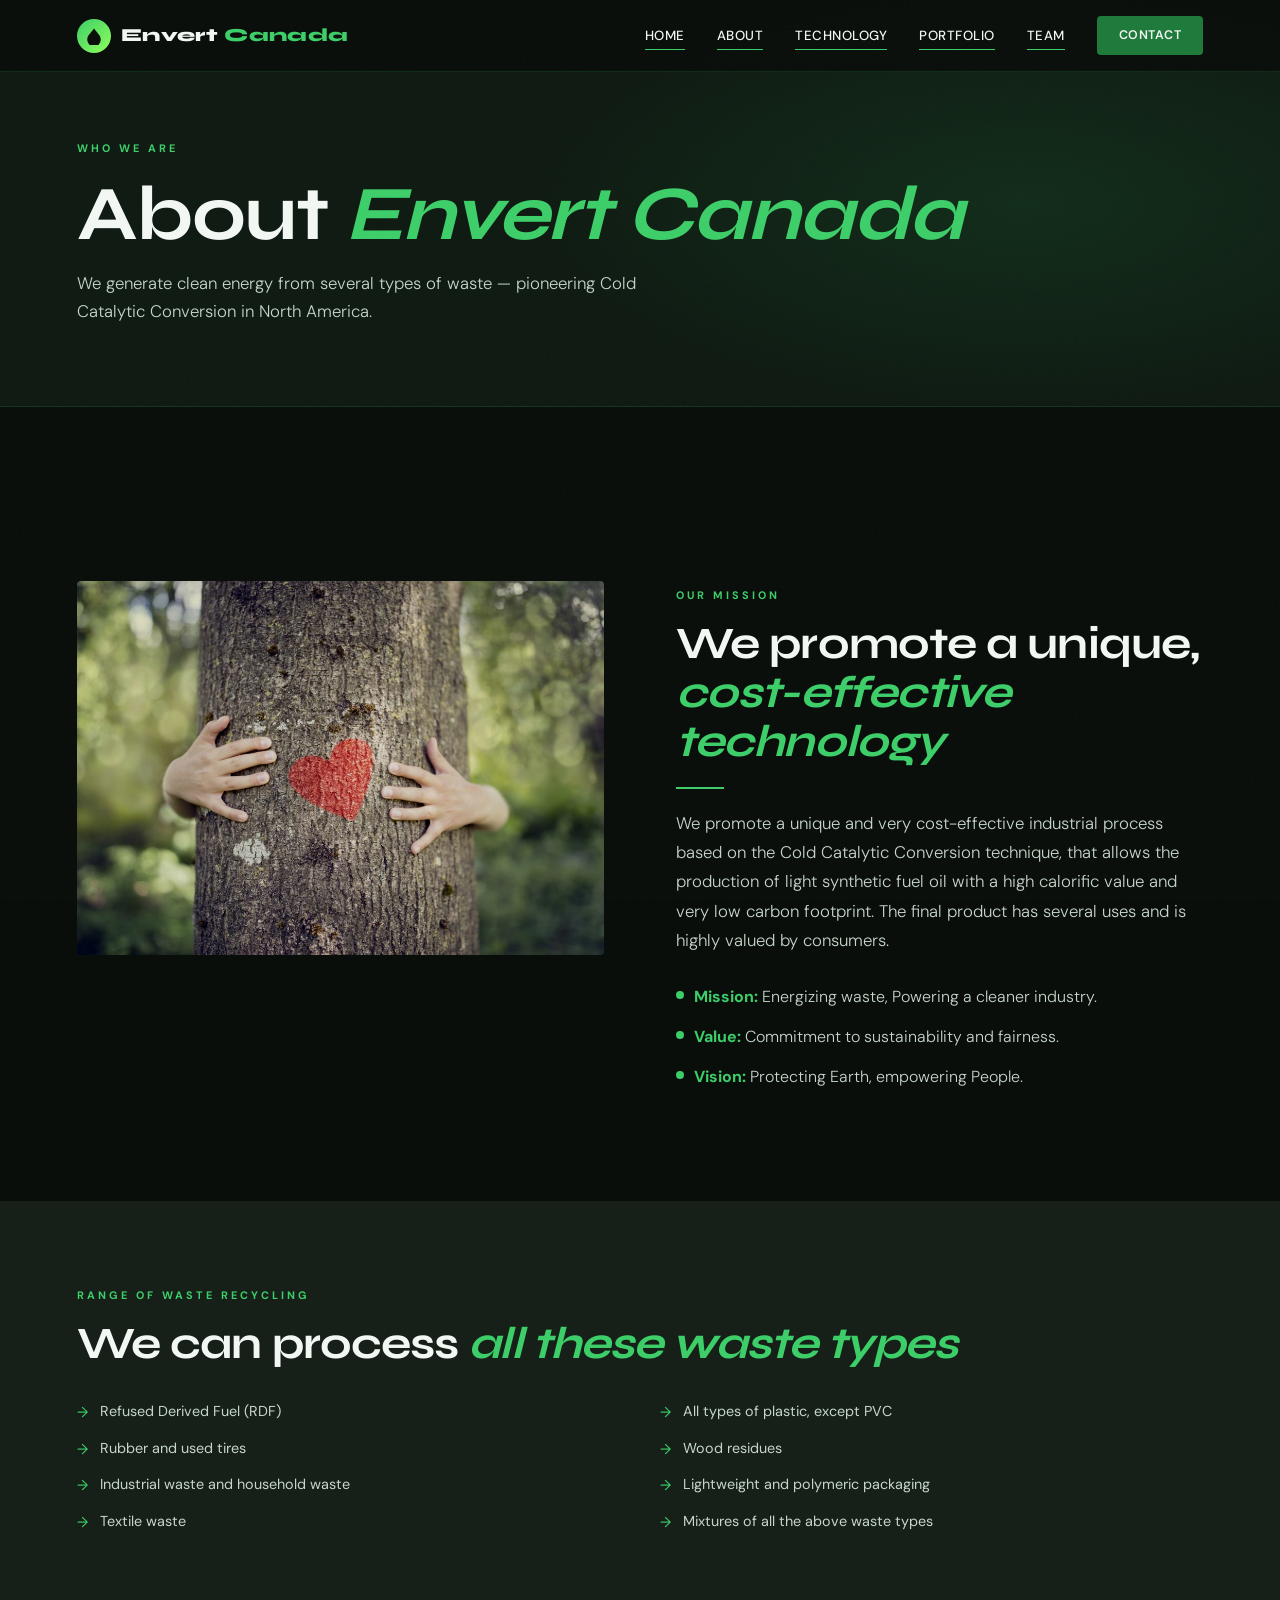
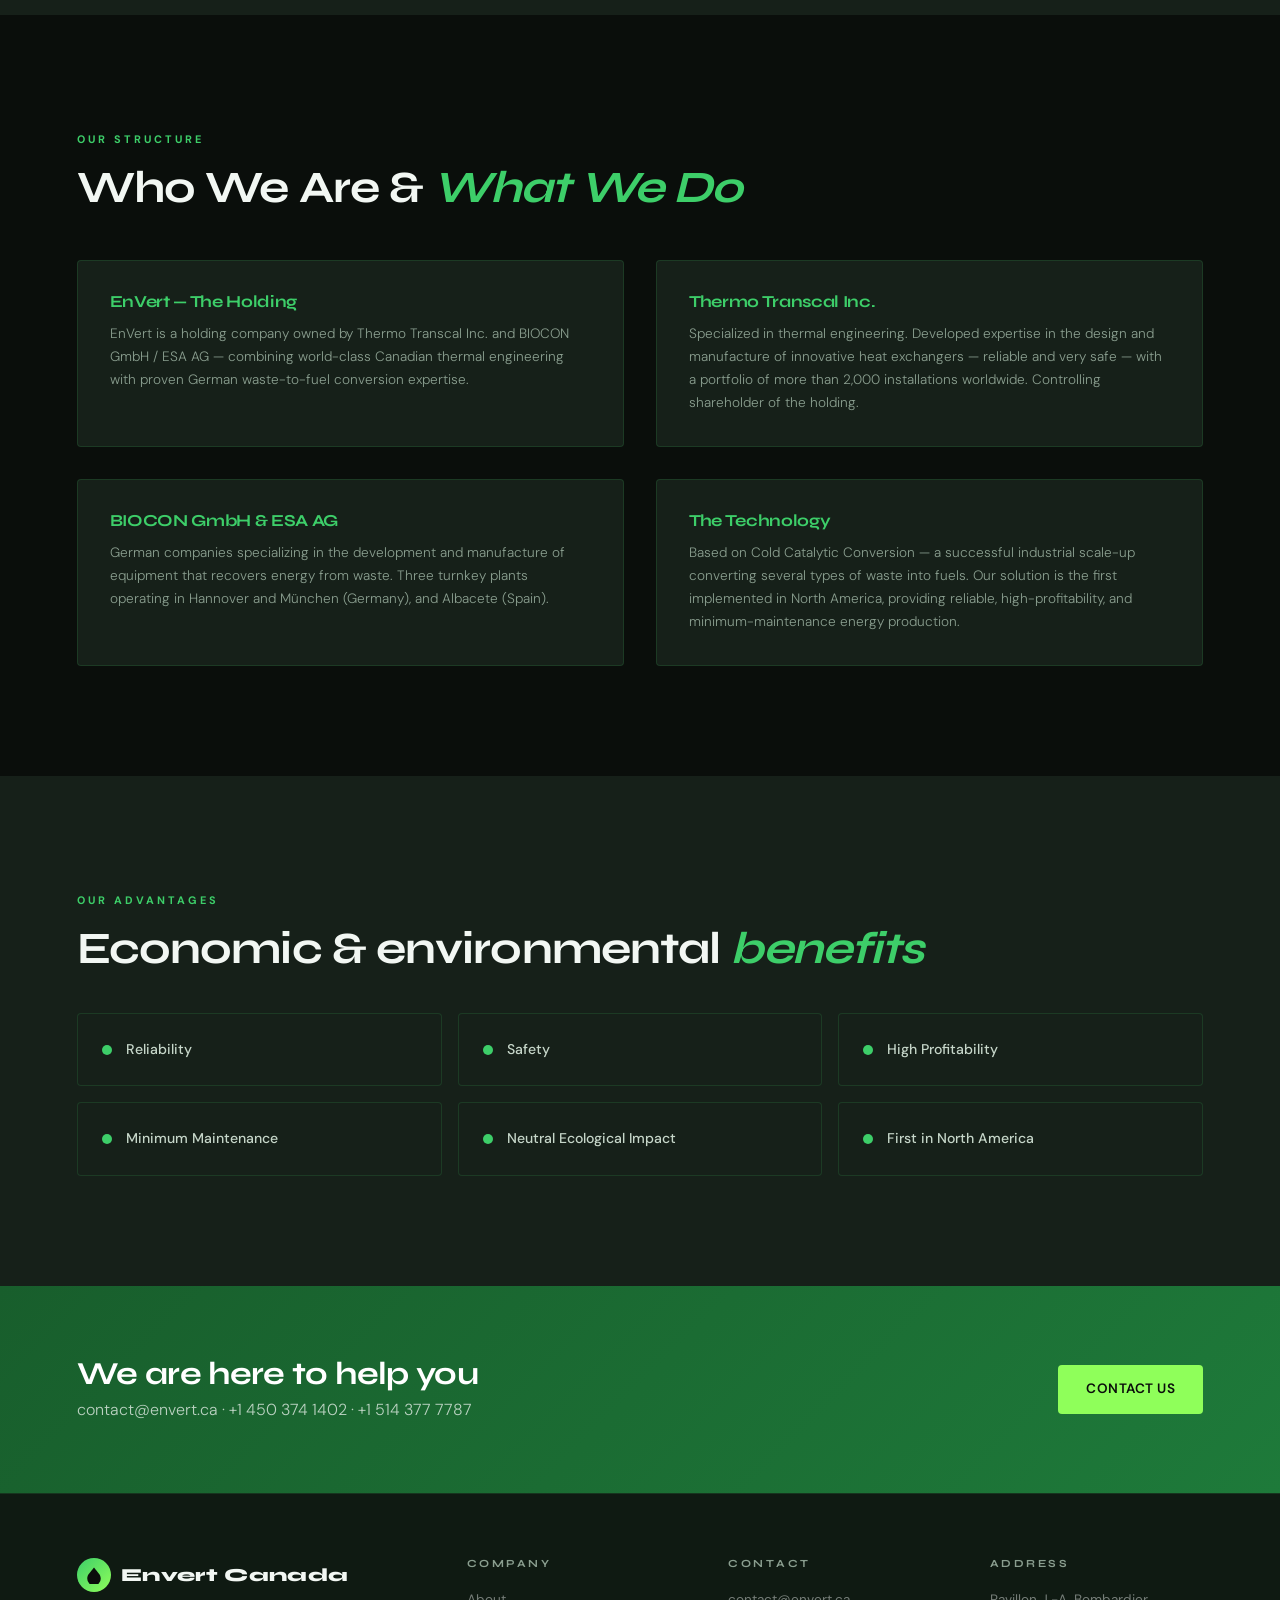
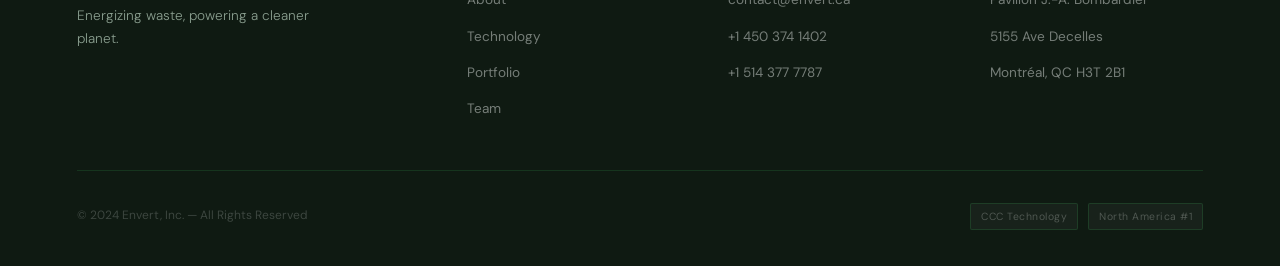
==== about/index.html @ 41c01f02 "v1" ====
<!DOCTYPE html>
<html lang="en">
<head>
<meta charset="UTF-8"/><meta name="viewport" content="width=device-width,initial-scale=1"/>
<title>About — Envert Canada</title>
<link rel="icon" href="../assets/uploads/2019/12/cropped-Eco_Green_Logo_Envert2-Favicon-32x32.png" sizes="32x32"/>
<link rel="stylesheet" href="../assets/style.css"/>
<style>
.about-grid{display:grid;grid-template-columns:1fr 1fr;gap:72px;align-items:start;margin-top:64px}
.about-img img{width:100%;border-radius:var(--r);filter:brightness(.85) contrast(1.1)}
.range-list{list-style:none;display:flex;flex-direction:column;gap:10px;margin-top:24px}
.range-list li{display:flex;align-items:flex-start;gap:12px;font-size:.9rem;color:var(--gray2)}
.range-list li::before{content:'→';color:var(--green3);flex-shrink:0;margin-top:1px}
.who-grid{display:grid;grid-template-columns:1fr 1fr;gap:32px;margin-top:48px}
.who-card{background:var(--dark2);border:1px solid var(--border);border-radius:var(--r);padding:32px;transition:.3s}
.who-card:hover{border-color:rgba(62,206,105,.4)}
.who-card h3{font-size:1.05rem;color:var(--green3);margin-bottom:10px}
.who-card p{font-size:.85rem;color:var(--gray);line-height:1.7}
.benefits-grid{display:grid;grid-template-columns:repeat(3,1fr);gap:16px;margin-top:40px}
.benefit{background:var(--dark2);border:1px solid var(--border);border-radius:var(--r);padding:24px;display:flex;align-items:center;gap:14px}
.benefit-dot{width:10px;height:10px;border-radius:50%;background:var(--green3);flex-shrink:0}
.benefit p{font-size:.88rem;color:var(--gray2);font-weight:500;margin:0}
@media(max-width:900px){.about-grid,.who-grid{grid-template-columns:1fr}.benefits-grid{grid-template-columns:1fr 1fr}}
@media(max-width:600px){.benefits-grid{grid-template-columns:1fr}}
</style>
</head>
<body>
<nav id="nav">
  <a href="../index.html" class="nav-logo">
    <div class="nav-logo-mark"><svg viewBox="0 0 24 24"><path d="M12 2C7 9 3 11 3 17a9 9 0 0018 0c0-6-4-8-9-15z"/></svg></div>
    <span>Envert <span style="color:var(--green3)">Canada</span></span>
  </a>
  <div class="nav-links" id="navLinks">
    <a href="../index.html">Home</a>
    <a href="index.html">About</a>
    <a href="../technology/index.html">Technology</a>
    <a href="../portfolio/index.html">Portfolio</a>
    <a href="../team/index.html">Team</a>
    <a href="../contact/index.html" class="nav-cta">Contact</a>
  </div>
  <div class="nav-hamburger" id="hamburger"><span></span><span></span><span></span></div>
</nav>

<div class="page-hero">
  <span class="section-tag page-hero-tag">Who We Are</span>
  <h1>About <em style="color:var(--green3);font-style:italic">Envert Canada</em></h1>
  <p>We generate clean energy from several types of waste — pioneering Cold Catalytic Conversion in North America.</p>
</div>

<section class="section">
  <div class="about-grid">
    <div class="about-img fade">
      <img src="../assets/uploads/2019/12/tree-hugging-love-nature-1024x726.jpg" alt="Sustainable mission"/>
    </div>
    <div class="fade fd1">
      <span class="section-tag">Our Mission</span>
      <h2 class="section-title">We promote a unique,<br/><em>cost-effective technology</em></h2>
      <div class="divider"></div>
      <p class="section-lead">We promote a unique and very cost-effective industrial process based on the Cold Catalytic Conversion technique, that allows the production of light synthetic fuel oil with a high calorific value and very low carbon footprint. The final product has several uses and is highly valued by consumers.</p>
      <div style="margin-top:28px;display:flex;flex-direction:column;gap:14px">
        <div style="display:flex;gap:10px;align-items:flex-start"><div style="width:8px;height:8px;border-radius:50%;background:var(--green3);flex-shrink:0;margin-top:7px"></div><p><strong style="color:var(--green3)">Mission:</strong> Energizing waste, Powering a cleaner industry.</p></div>
        <div style="display:flex;gap:10px;align-items:flex-start"><div style="width:8px;height:8px;border-radius:50%;background:var(--green3);flex-shrink:0;margin-top:7px"></div><p><strong style="color:var(--green3)">Value:</strong> Commitment to sustainability and fairness.</p></div>
        <div style="display:flex;gap:10px;align-items:flex-start"><div style="width:8px;height:8px;border-radius:50%;background:var(--green3);flex-shrink:0;margin-top:7px"></div><p><strong style="color:var(--green3)">Vision:</strong> Protecting Earth, empowering People.</p></div>
      </div>
    </div>
  </div>
</section>

<section class="section" style="background:var(--dark2);padding-top:80px;padding-bottom:80px">
  <span class="section-tag fade">Range of Waste Recycling</span>
  <h2 class="section-title fade">We can process <em>all these waste types</em></h2>
  <ul class="range-list" style="margin-top:32px;display:grid;grid-template-columns:1fr 1fr;gap:12px 40px">
    <li class="fade">Refused Derived Fuel (RDF)</li>
    <li class="fade fd1">All types of plastic, except PVC</li>
    <li class="fade">Rubber and used tires</li>
    <li class="fade fd1">Wood residues</li>
    <li class="fade">Industrial waste and household waste</li>
    <li class="fade fd1">Lightweight and polymeric packaging</li>
    <li class="fade">Textile waste</li>
    <li class="fade fd1">Mixtures of all the above waste types</li>
  </ul>
</section>

<section class="section">
  <span class="section-tag fade">Our Structure</span>
  <h2 class="section-title fade">Who We Are &amp; <em>What We Do</em></h2>
  <div class="who-grid">
    <div class="who-card fade">
      <h3>EnVert — The Holding</h3>
      <p>EnVert is a holding company owned by Thermo Transcal Inc. and BIOCON GmbH / ESA AG — combining world-class Canadian thermal engineering with proven German waste-to-fuel conversion expertise.</p>
    </div>
    <div class="who-card fade fd1">
      <h3>Thermo Transcal Inc.</h3>
      <p>Specialized in thermal engineering. Developed expertise in the design and manufacture of innovative heat exchangers — reliable and very safe — with a portfolio of more than 2,000 installations worldwide. Controlling shareholder of the holding.</p>
    </div>
    <div class="who-card fade fd2">
      <h3>BIOCON GmbH &amp; ESA AG</h3>
      <p>German companies specializing in the development and manufacture of equipment that recovers energy from waste. Three turnkey plants operating in Hannover and München (Germany), and Albacete (Spain).</p>
    </div>
    <div class="who-card fade fd3">
      <h3>The Technology</h3>
      <p>Based on Cold Catalytic Conversion — a successful industrial scale-up converting several types of waste into fuels. Our solution is the first implemented in North America, providing reliable, high-profitability, and minimum-maintenance energy production.</p>
    </div>
  </div>
</section>

<section class="section" style="background:var(--dark2)">
  <span class="section-tag fade">Our Advantages</span>
  <h2 class="section-title fade">Economic &amp; environmental <em>benefits</em></h2>
  <div class="benefits-grid">
    <div class="benefit fade"><div class="benefit-dot"></div><p>Reliability</p></div>
    <div class="benefit fade fd1"><div class="benefit-dot"></div><p>Safety</p></div>
    <div class="benefit fade fd2"><div class="benefit-dot"></div><p>High Profitability</p></div>
    <div class="benefit fade"><div class="benefit-dot"></div><p>Minimum Maintenance</p></div>
    <div class="benefit fade fd1"><div class="benefit-dot"></div><p>Neutral Ecological Impact</p></div>
    <div class="benefit fade fd2"><div class="benefit-dot"></div><p>First in North America</p></div>
  </div>
</section>

<div style="background:var(--green);padding:70px 6%;display:flex;align-items:center;justify-content:space-between;gap:24px;flex-wrap:wrap;position:relative;overflow:hidden">
  <div style="position:absolute;inset:0;background:linear-gradient(135deg,#185e2c,#1e7a3a)"></div>
  <div style="position:relative;z-index:1">
    <h2 style="color:#fff;font-size:clamp(1.4rem,2.5vw,2rem)">We are here to help you</h2>
    <p style="color:rgba(242,247,243,.75);margin-top:6px">contact@envert.ca · +1 450 374 1402 · +1 514 377 7787</p>
  </div>
  <a href="../contact/index.html" class="btn btn-acid" style="position:relative;z-index:1">Contact Us</a>
</div>

<footer>
  <div class="footer-grid">
    <div class="footer-brand">
      <div class="nav-logo" style="margin-bottom:0"><div class="nav-logo-mark"><svg viewBox="0 0 24 24" fill="white"><path d="M12 2C7 9 3 11 3 17a9 9 0 0018 0c0-6-4-8-9-15z"/></svg></div><span style="font-family:var(--serif);font-weight:800;color:var(--white)">Envert Canada</span></div>
      <p>Energizing waste, powering a cleaner planet.</p>
    </div>
    <div class="footer-col"><h4>Company</h4><ul><li><a href="index.html">About</a></li><li><a href="../technology/index.html">Technology</a></li><li><a href="../portfolio/index.html">Portfolio</a></li><li><a href="../team/index.html">Team</a></li></ul></div>
    <div class="footer-col"><h4>Contact</h4><ul><li><a href="mailto:contact@envert.ca">contact@envert.ca</a></li><li><a href="tel:+14503741402">+1 450 374 1402</a></li><li><a href="tel:+15143777787">+1 514 377 7787</a></li></ul></div>
    <div class="footer-col"><h4>Address</h4><ul><li><a href="#">Pavillon J.-A. Bombardier</a></li><li><a href="#">5155 Ave Decelles</a></li><li><a href="#">Montréal, QC H3T 2B1</a></li></ul></div>
  </div>
  <div class="footer-bottom"><span>© 2024 Envert, Inc. — All Rights Reserved</span><div class="footer-badges"><span class="footer-badge">CCC Technology</span><span class="footer-badge">North America #1</span></div></div>
</footer>
<script src="../assets/main.js"></script>
</body>
</html>
---- assets/style.css ----
/* ══════════════════════════════════════════════
   ENVERT CANADA — Global Stylesheet
   ══════════════════════════════════════════════ */

@import url('https://fonts.googleapis.com/css2?family=Syne:wght@400;600;700;800&family=DM+Sans:ital,wght@0,300;0,400;0,500;1,300&display=swap');

:root {
  --black:   #0a0e0b;
  --dark:    #0f1a12;
  --dark2:   #162019;
  --green:   #1e7a3a;
  --green2:  #27a34e;
  --green3:  #3dce69;
  --acid:    #8fff5a;
  --white:   #f2f7f3;
  --gray:    #8a9e8f;
  --gray2:   #c6d6c9;
  --border:  rgba(62,206,105,.15);
  --serif:   'Syne', sans-serif;
  --sans:    'DM Sans', sans-serif;
  --r:       4px;
  --sh:      0 0 60px rgba(0,0,0,.4);
}

*, *::before, *::after { box-sizing: border-box; margin: 0; padding: 0; }
html { scroll-behavior: smooth; }
body {
  background: var(--black);
  color: var(--white);
  font-family: var(--sans);
  font-size: 16px;
  line-height: 1.65;
  overflow-x: hidden;
}

/* ── NOISE OVERLAY ── */
body::after {
  content: '';
  position: fixed; inset: 0; z-index: 9999;
  pointer-events: none;
  background-image: url("data:image/svg+xml,%3Csvg viewBox='0 0 256 256' xmlns='http://www.w3.org/2000/svg'%3E%3Cfilter id='n'%3E%3CfeTurbulence type='fractalNoise' baseFrequency='0.9' numOctaves='4' stitchTiles='stitch'/%3E%3C/filter%3E%3Crect width='100%25' height='100%25' filter='url(%23n)' opacity='0.035'/%3E%3C/svg%3E");
  opacity: .5;
}

/* ── TYPOGRAPHY ── */
h1, h2, h3, h4, h5 { font-family: var(--serif); font-weight: 700; line-height: 1.1; letter-spacing: -.02em; }
h1 { font-size: clamp(2.8rem, 6vw, 5.5rem); }
h2 { font-size: clamp(2rem, 3.5vw, 3rem); }
h3 { font-size: clamp(1.2rem, 2vw, 1.6rem); }
p { color: var(--gray2); font-weight: 300; }
a { color: inherit; text-decoration: none; }

/* ── NAV ── */
#nav {
  position: fixed; top: 0; left: 0; right: 0; z-index: 500;
  height: 72px; padding: 0 6%;
  display: flex; align-items: center; justify-content: space-between;
  background: rgba(10,14,11,.85);
  backdrop-filter: blur(16px);
  border-bottom: 1px solid var(--border);
  transition: box-shadow .3s;
}
#nav.scrolled { box-shadow: 0 4px 40px rgba(0,0,0,.5); }
.nav-logo {
  display: flex; align-items: center; gap: 10px;
  font-family: var(--serif); font-size: 1.15rem; font-weight: 800;
  color: var(--white); letter-spacing: .02em;
}
.nav-logo-mark {
  width: 34px; height: 34px; border-radius: 50%;
  background: linear-gradient(135deg, var(--green3), var(--acid));
  display: flex; align-items: center; justify-content: center; flex-shrink: 0;
}
.nav-logo-mark svg { width: 18px; height: 18px; fill: var(--black); }
.nav-links { display: flex; align-items: center; gap: 32px; }
.nav-links a {
  font-size: .83rem; font-weight: 500; letter-spacing: .5px; text-transform: uppercase;
  color: var(--gray); transition: color .2s; position: relative;
}
.nav-links a::after {
  content: ''; position: absolute; bottom: -4px; left: 0; width: 0; height: 1px;
  background: var(--green3); transition: width .3s;
}
.nav-links a:hover, .nav-links a.active { color: var(--white); }
.nav-links a:hover::after, .nav-links a.active::after { width: 100%; }
.nav-cta {
  background: var(--green) !important; color: var(--white) !important;
  padding: 9px 22px; border-radius: var(--r);
  font-weight: 600 !important; font-size: .78rem !important;
  transition: background .2s !important;
}
.nav-cta::after { display: none !important; }
.nav-cta:hover { background: var(--green2) !important; color: var(--white) !important; }
.nav-hamburger { display: none; flex-direction: column; gap: 5px; cursor: pointer; padding: 4px; }
.nav-hamburger span { display: block; width: 22px; height: 2px; background: var(--white); border-radius: 1px; transition: .3s; }

/* ── BUTTONS ── */
.btn {
  display: inline-block; padding: 13px 28px; border-radius: var(--r);
  font-family: var(--sans); font-weight: 600; font-size: .85rem;
  letter-spacing: .5px; text-transform: uppercase; cursor: pointer;
  transition: .25s; border: none;
}
.btn-acid { background: var(--acid); color: var(--black); }
.btn-acid:hover { background: #a8ff80; transform: translateY(-2px); box-shadow: 0 8px 30px rgba(143,255,90,.3); }
.btn-outline { background: transparent; color: var(--white); border: 1px solid rgba(255,255,255,.25); }
.btn-outline:hover { border-color: var(--green3); color: var(--green3); transform: translateY(-2px); }
.btn-green { background: var(--green); color: var(--white); }
.btn-green:hover { background: var(--green2); transform: translateY(-2px); box-shadow: 0 8px 24px rgba(30,122,58,.4); }

/* ── SECTION UTILITIES ── */
.section { padding: 110px 6%; }
.section-tag {
  display: inline-block; font-size: .68rem; font-weight: 700;
  letter-spacing: 3px; text-transform: uppercase;
  color: var(--green3); margin-bottom: 14px;
}
.section-title { color: var(--white); }
.section-title em { font-style: italic; color: var(--green3); }
.section-lead { font-size: 1.05rem; color: var(--gray2); margin-top: 16px; max-width: 560px; line-height: 1.75; font-weight: 300; }

/* ── PAGE HERO ── */
.page-hero {
  min-height: 42vh; padding: 140px 6% 80px;
  background: var(--dark);
  border-bottom: 1px solid var(--border);
  position: relative; overflow: hidden;
  display: flex; flex-direction: column; justify-content: flex-end;
}
.page-hero::before {
  content: ''; position: absolute; inset: 0;
  background: radial-gradient(ellipse 60% 80% at 80% 50%, rgba(30,122,58,.2) 0%, transparent 65%);
}
.page-hero-tag { position: relative; z-index: 1; }
.page-hero h1 { position: relative; z-index: 1; color: var(--white); }
.page-hero p { position: relative; z-index: 1; margin-top: 14px; font-size: 1.05rem; max-width: 560px; }

/* ── FOOTER ── */
footer {
  background: var(--dark);
  border-top: 1px solid var(--border);
  padding: 64px 6% 36px;
}
.footer-grid {
  display: grid; grid-template-columns: 1.6fr 1fr 1fr 1fr;
  gap: 48px; padding-bottom: 48px;
  border-bottom: 1px solid var(--border); margin-bottom: 32px;
}
.footer-brand p { font-size: .85rem; color: var(--gray); line-height: 1.7; margin-top: 12px; max-width: 260px; }
.footer-col h4 {
  font-size: .68rem; font-weight: 700; letter-spacing: 2.5px; text-transform: uppercase;
  color: var(--gray); margin-bottom: 16px;
}
.footer-col ul { list-style: none; display: flex; flex-direction: column; gap: 10px; }
.footer-col li a { font-size: .85rem; color: rgba(242,247,243,.45); transition: color .2s; }
.footer-col li a:hover { color: var(--green3); }
.footer-bottom {
  display: flex; justify-content: space-between; align-items: center;
  font-size: .75rem; color: rgba(242,247,243,.2); flex-wrap: wrap; gap: 8px;
}
.footer-badges { display: flex; gap: 10px; }
.footer-badge {
  background: rgba(242,247,243,.04); border: 1px solid var(--border);
  padding: 4px 10px; border-radius: 2px; font-size: .65rem;
  color: rgba(242,247,243,.25); letter-spacing: .5px;
}

/* ── CARDS ── */
.card {
  background: var(--dark2); border: 1px solid var(--border);
  border-radius: var(--r); padding: 32px;
  transition: border-color .3s, transform .3s;
}
.card:hover { border-color: rgba(62,206,105,.4); transform: translateY(-4px); }

/* ── DIVIDER ── */
.divider { width: 48px; height: 2px; background: var(--green3); margin: 20px 0; }

/* ── FADE IN ── */
.fade { opacity: 0; transform: translateY(24px); transition: opacity .65s ease, transform .65s ease; }
.fade.in { opacity: 1; transform: none; }
.fd1 { transition-delay: .1s; } .fd2 { transition-delay: .2s; }
.fd3 { transition-delay: .3s; } .fd4 { transition-delay: .4s; }

/* ── RESPONSIVE ── */
@media (max-width: 900px) {
  .nav-links { display: none; position: fixed; inset: 0; top: 72px;
    background: rgba(10,14,11,.97); flex-direction: column; align-items: center;
    justify-content: center; gap: 32px; z-index: 499; }
  .nav-links.open { display: flex; }
  .nav-hamburger { display: flex; }
  .footer-grid { grid-template-columns: 1fr 1fr; }
  .section { padding: 80px 5%; }
}
@media (max-width: 600px) {
  .footer-grid { grid-template-columns: 1fr; }
  .section { padding: 64px 5%; }
}
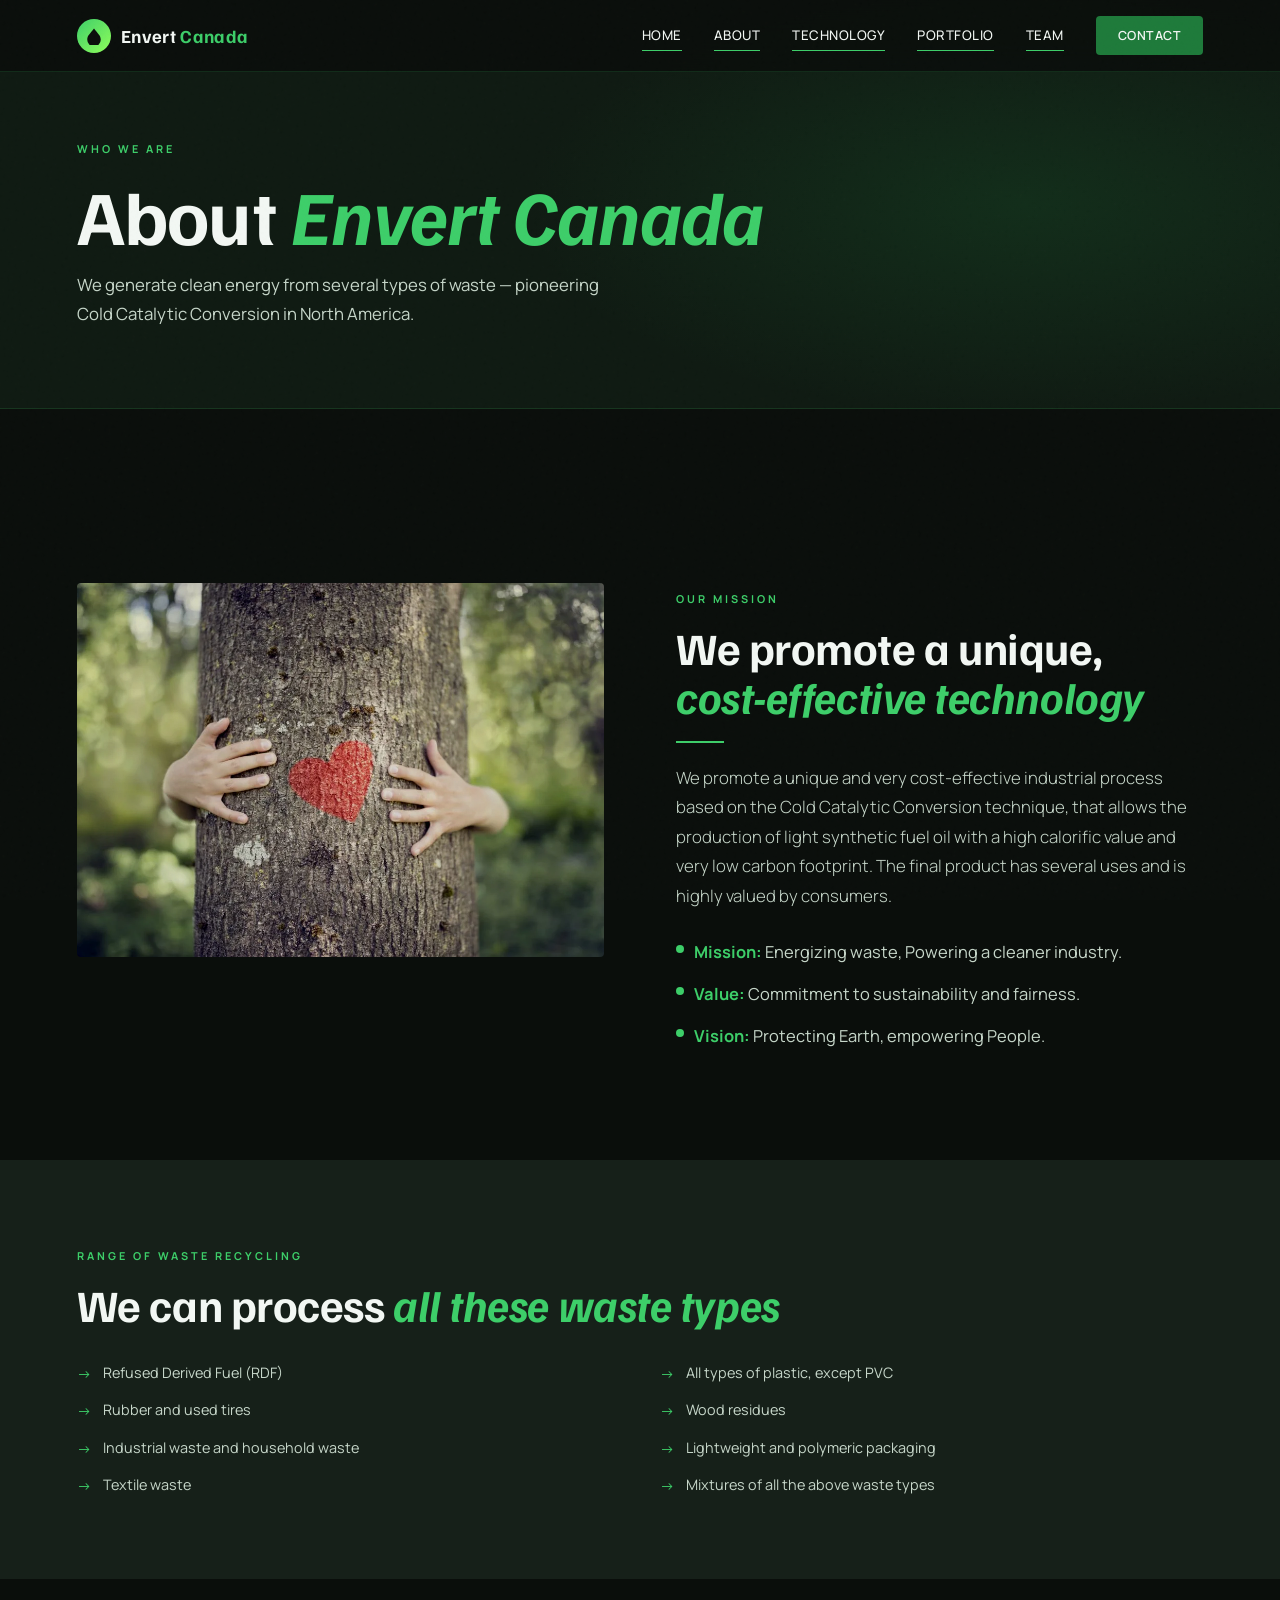
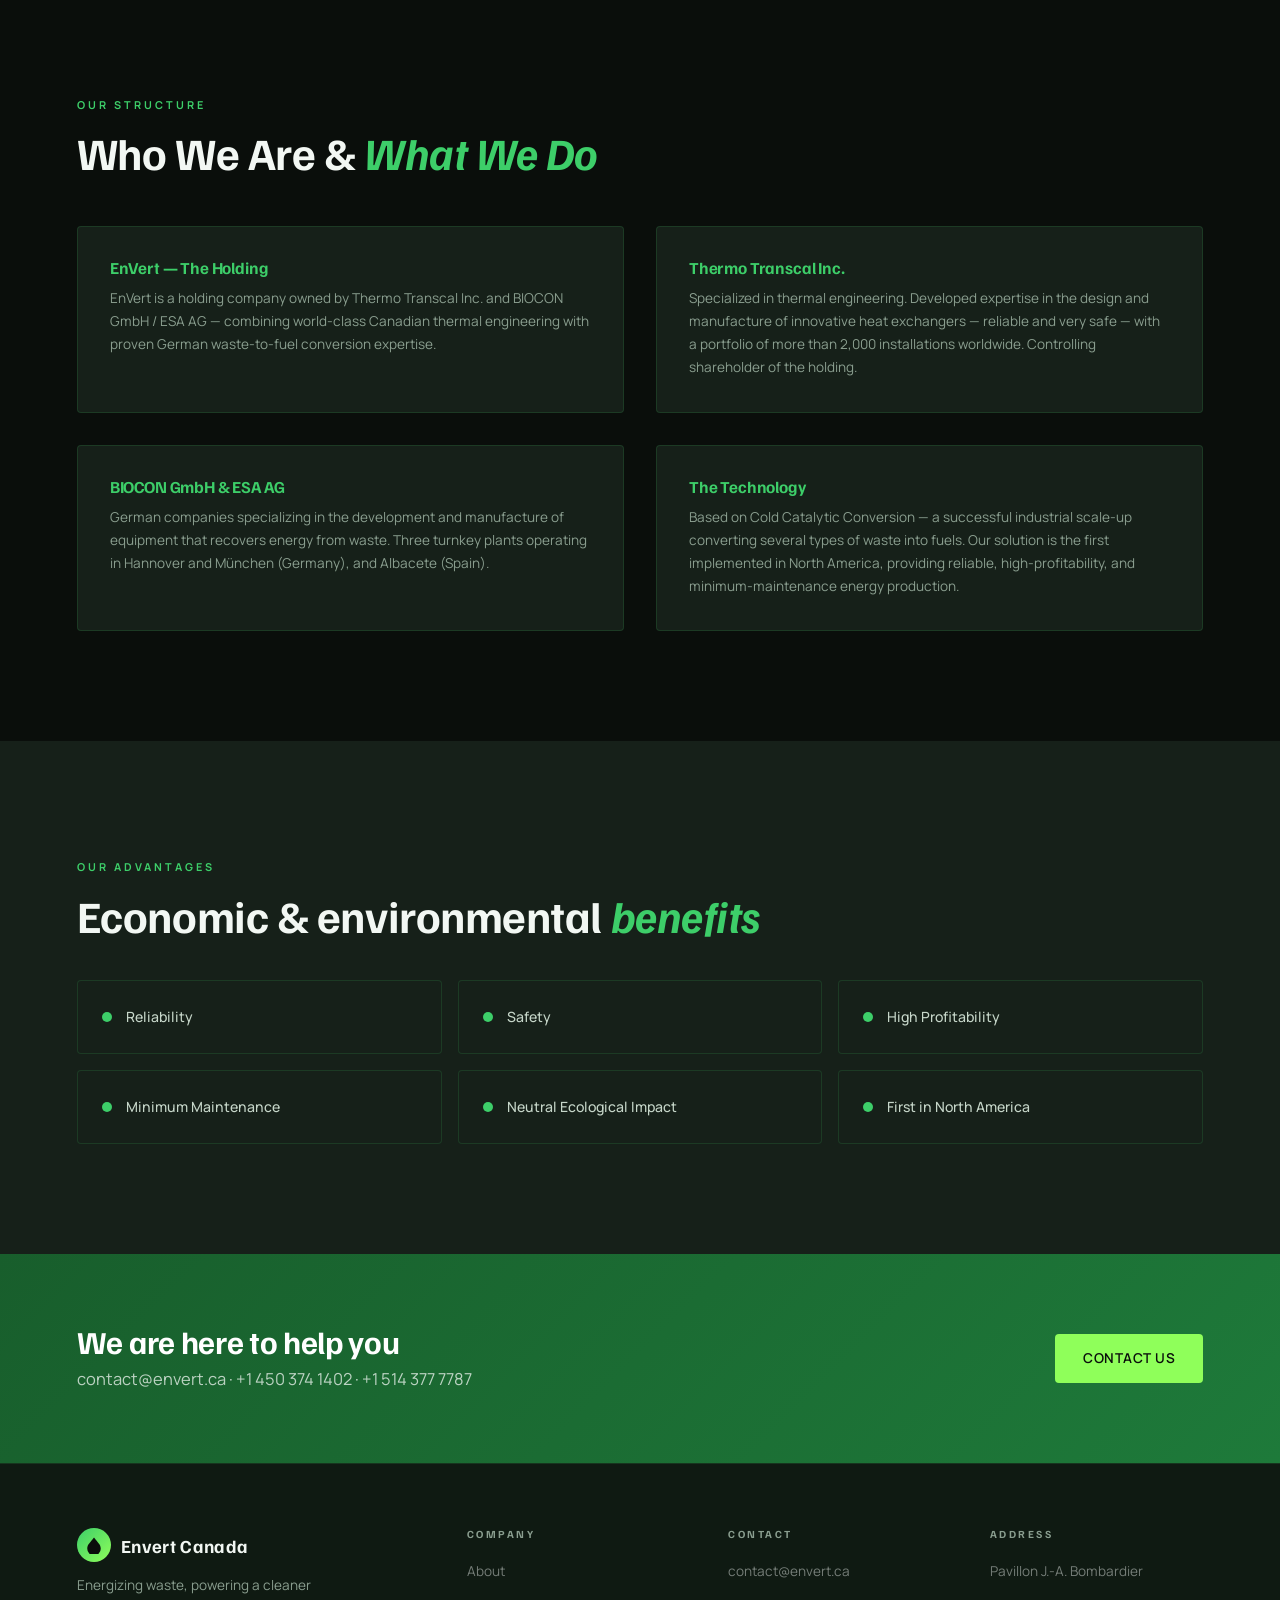
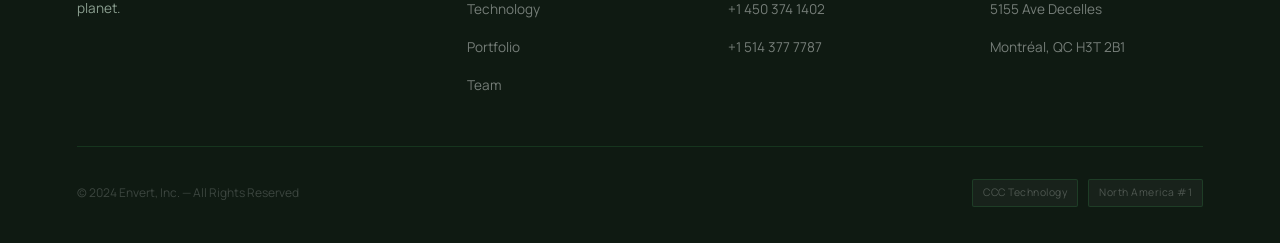
==== commit dc5f6378: "v2" ====
--- a/about/index.html
+++ b/about/index.html
@@ -3,7 +3,7 @@
 <head>
 <meta charset="UTF-8"/><meta name="viewport" content="width=device-width,initial-scale=1"/>
 <title>About — Envert Canada</title>
-<link rel="icon" href="../assets/uploads/2019/12/cropped-Eco_Green_Logo_Envert2-Favicon-32x32.png" sizes="32x32"/>
+<link rel="icon" href="../assets/uploads/2019/12/cropped-Eco_Green_Logo_Envert2-Favicon-32x32.webp" sizes="32x32"/>
 <link rel="stylesheet" href="../assets/style.css"/>
 <style>
 .about-grid{display:grid;grid-template-columns:1fr 1fr;gap:72px;align-items:start;margin-top:64px}
@@ -50,7 +50,7 @@
 <section class="section">
   <div class="about-grid">
     <div class="about-img fade">
-      <img src="../assets/uploads/2019/12/tree-hugging-love-nature-1024x726.jpg" alt="Sustainable mission"/>
+      <img src="../assets/uploads/2019/12/tree-hugging-love-nature-1024x726.webp" alt="Sustainable mission"/>
     </div>
     <div class="fade fd1">
       <span class="section-tag">Our Mission</span>
--- a/assets/style.css
+++ b/assets/style.css
@@ -2,7 +2,7 @@
    ENVERT CANADA — Global Stylesheet
    ══════════════════════════════════════════════ */
 
-@import url('https://fonts.googleapis.com/css2?family=Syne:wght@400;600;700;800&family=DM+Sans:ital,wght@0,300;0,400;0,500;1,300&display=swap');
+@import url('https://fonts.googleapis.com/css2?family=Manrope:wght@400;500;600;700;800&family=Familjen+Grotesk:ital,wght@0,400;0,500;0,600;0,700;1,400&display=swap');
 
 :root {
   --black:   #0a0e0b;
@@ -16,8 +16,8 @@
   --gray:    #8a9e8f;
   --gray2:   #c6d6c9;
   --border:  rgba(62,206,105,.15);
-  --serif:   'Syne', sans-serif;
-  --sans:    'DM Sans', sans-serif;
+  --serif:   'Familjen Grotesk', sans-serif;
+  --sans:    'Manrope', sans-serif;
   --r:       4px;
   --sh:      0 0 60px rgba(0,0,0,.4);
 }
@@ -28,9 +28,11 @@
   background: var(--black);
   color: var(--white);
   font-family: var(--sans);
-  font-size: 16px;
-  line-height: 1.65;
+  font-size: 16.5px;
+  line-height: 1.7;
   overflow-x: hidden;
+  -webkit-font-smoothing: antialiased;
+  -moz-osx-font-smoothing: grayscale;
 }
 
 /* ── NOISE OVERLAY ── */
@@ -43,11 +45,12 @@
 }
 
 /* ── TYPOGRAPHY ── */
-h1, h2, h3, h4, h5 { font-family: var(--serif); font-weight: 700; line-height: 1.1; letter-spacing: -.02em; }
+h1, h2, h3, h4, h5 { font-family: var(--serif); font-weight: 700; line-height: 1.1; letter-spacing: -.01em; }
+h1, h2 { font-weight: 700; }
 h1 { font-size: clamp(2.8rem, 6vw, 5.5rem); }
 h2 { font-size: clamp(2rem, 3.5vw, 3rem); }
 h3 { font-size: clamp(1.2rem, 2vw, 1.6rem); }
-p { color: var(--gray2); font-weight: 300; }
+p { color: var(--gray2); font-weight: 400; }
 a { color: inherit; text-decoration: none; }
 
 /* ── NAV ── */
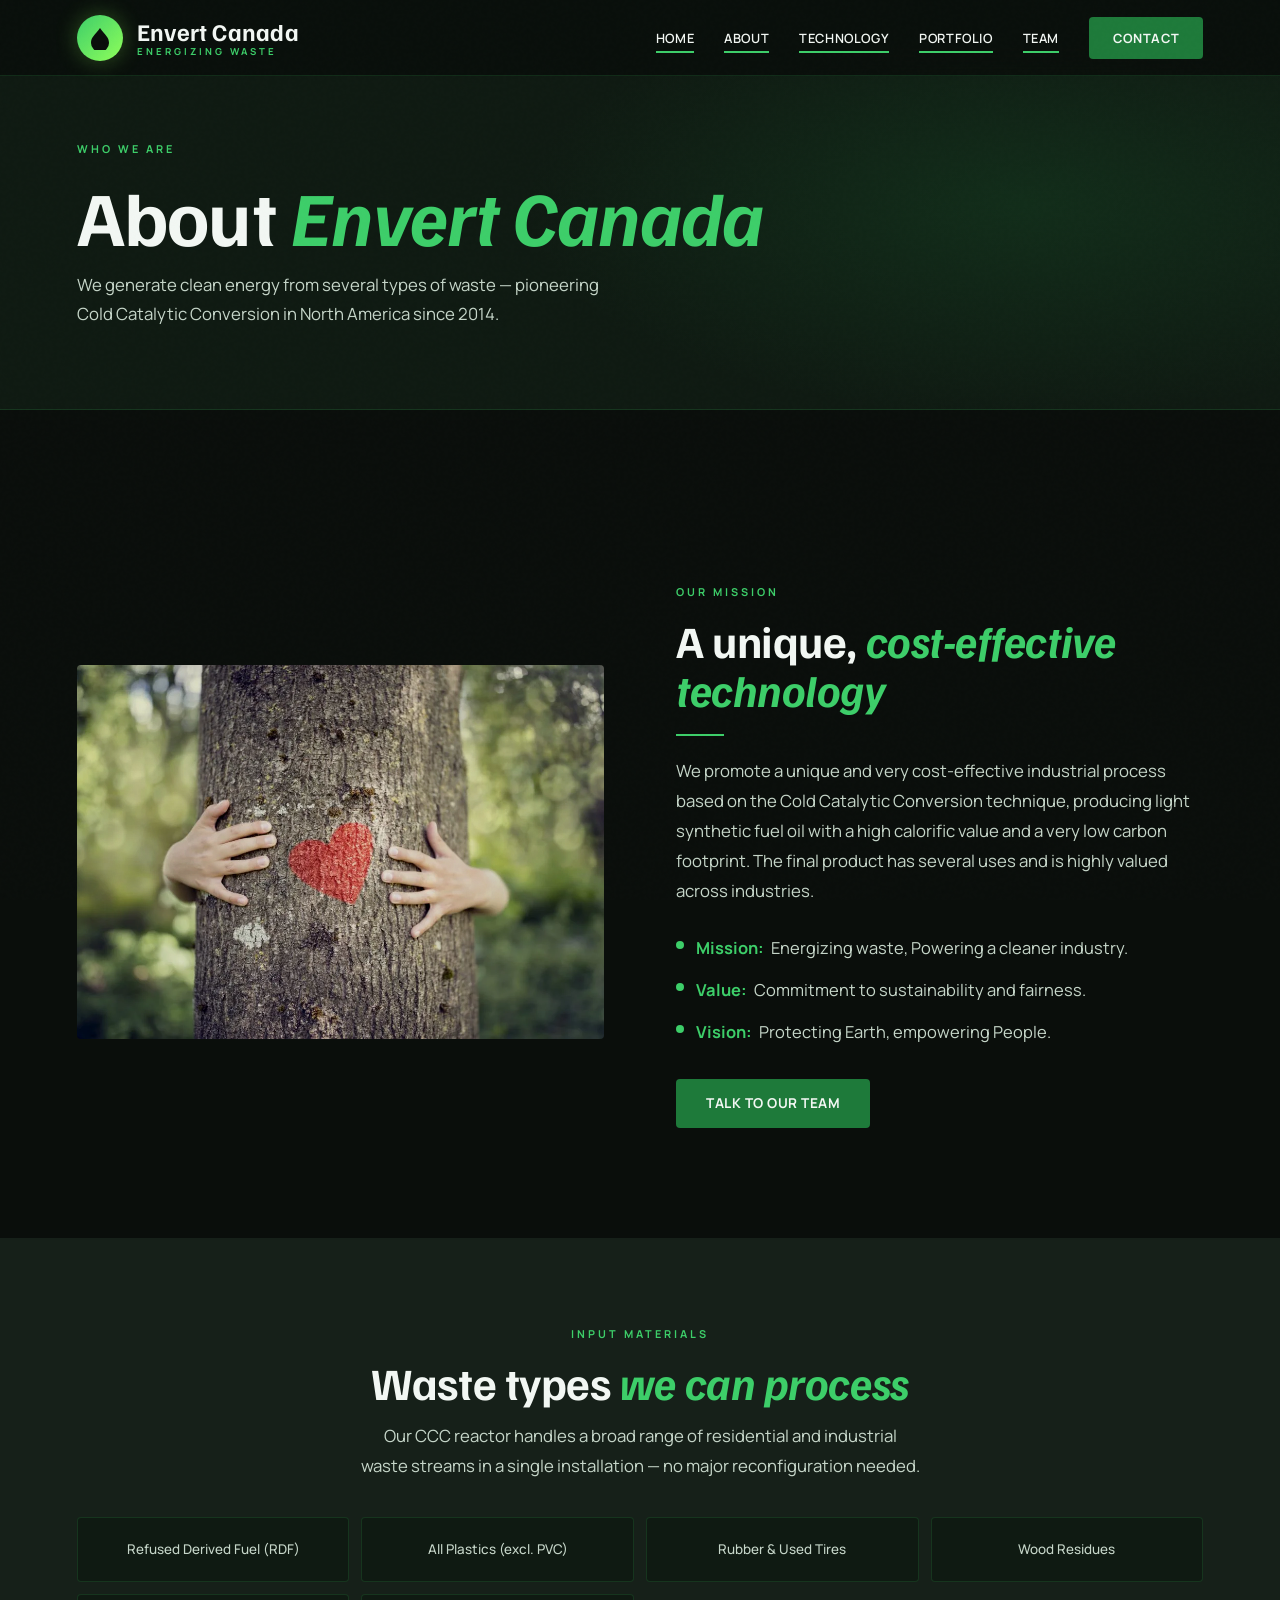
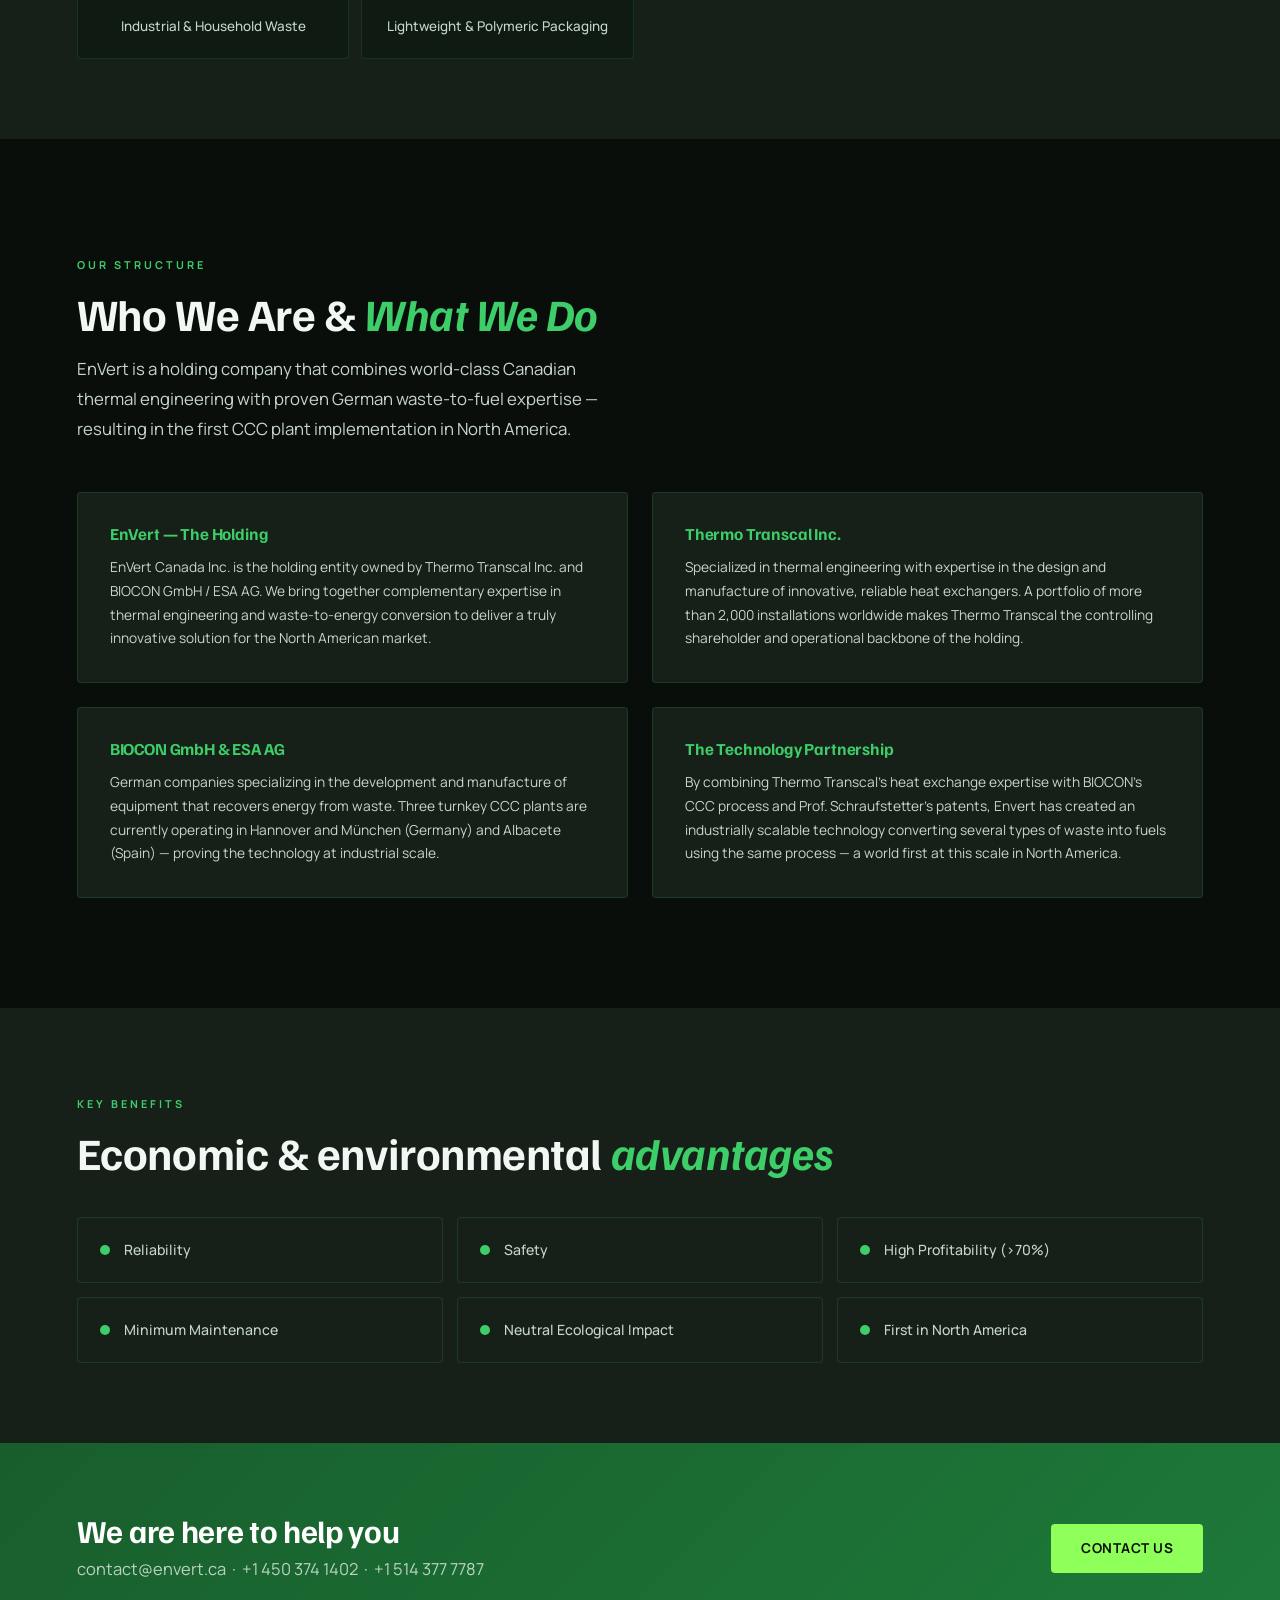
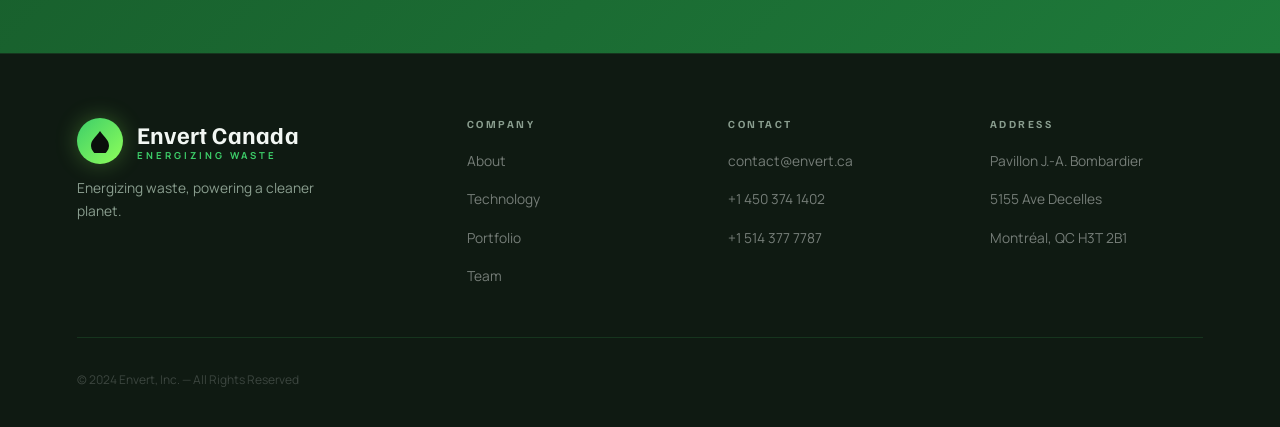
==== commit 1730466f: "v3" ====
--- a/about/index.html
+++ b/about/index.html
@@ -2,33 +2,48 @@
 <html lang="en">
 <head>
 <meta charset="UTF-8"/><meta name="viewport" content="width=device-width,initial-scale=1"/>
-<title>About — Envert Canada</title>
-<link rel="icon" href="../assets/uploads/2019/12/cropped-Eco_Green_Logo_Envert2-Favicon-32x32.webp" sizes="32x32"/>
+<title>About Us — Envert Canada | Cold Catalytic Conversion</title>
+<meta name="description" content="Learn about Envert Canada — a joint venture between Thermo Transcal Inc. and BIOCON GmbH/ESA AG, pioneering waste-to-fuel Cold Catalytic Conversion technology in North America since 2014."/>
+<meta property="og:title" content="About Envert Canada"/>
+<meta property="og:url" content="https://envert.ca/about/"/>
+<link rel="canonical" href="https://envert.ca/about/"/>
+<link rel="icon" href="../assets/uploads/2019/12/cropped-Eco_Green_Logo_Envert2-Favicon-32x32.png" sizes="32x32"/>
 <link rel="stylesheet" href="../assets/style.css"/>
 <style>
-.about-grid{display:grid;grid-template-columns:1fr 1fr;gap:72px;align-items:start;margin-top:64px}
-.about-img img{width:100%;border-radius:var(--r);filter:brightness(.85) contrast(1.1)}
-.range-list{list-style:none;display:flex;flex-direction:column;gap:10px;margin-top:24px}
-.range-list li{display:flex;align-items:flex-start;gap:12px;font-size:.9rem;color:var(--gray2)}
-.range-list li::before{content:'→';color:var(--green3);flex-shrink:0;margin-top:1px}
-.who-grid{display:grid;grid-template-columns:1fr 1fr;gap:32px;margin-top:48px}
-.who-card{background:var(--dark2);border:1px solid var(--border);border-radius:var(--r);padding:32px;transition:.3s}
-.who-card:hover{border-color:rgba(62,206,105,.4)}
-.who-card h3{font-size:1.05rem;color:var(--green3);margin-bottom:10px}
-.who-card p{font-size:.85rem;color:var(--gray);line-height:1.7}
-.benefits-grid{display:grid;grid-template-columns:repeat(3,1fr);gap:16px;margin-top:40px}
-.benefit{background:var(--dark2);border:1px solid var(--border);border-radius:var(--r);padding:24px;display:flex;align-items:center;gap:14px}
-.benefit-dot{width:10px;height:10px;border-radius:50%;background:var(--green3);flex-shrink:0}
+.about-intro{display:grid;grid-template-columns:1fr 1fr;gap:72px;align-items:center;margin-top:56px}
+.about-img img{width:100%;border-radius:var(--r);filter:brightness(.88) contrast(1.08);display:block}
+.mvv-block{margin-top:28px;display:flex;flex-direction:column;gap:14px}
+.mvv-row{display:flex;gap:12px;align-items:flex-start}
+.mvv-dot{width:8px;height:8px;border-radius:50%;background:var(--green3);flex-shrink:0;margin-top:7px}
+.mvv-row strong{color:var(--green3);font-weight:700;margin-right:4px}
+.waste-section{background:var(--dark2);padding:80px 6%}
+.waste-grid{display:grid;grid-template-columns:repeat(4,1fr);gap:12px;margin-top:36px}
+.waste-item{background:var(--dark);border:1px solid var(--border);border-radius:var(--r);padding:20px 16px;text-align:center;transition:.3s;position:relative;overflow:hidden}
+.waste-item::before{content:'';position:absolute;bottom:0;left:0;right:0;height:2px;background:var(--green3);transform:scaleX(0);transform-origin:left;transition:transform .35s}
+.waste-item:hover::before{transform:scaleX(1)}
+.waste-item:hover{border-color:rgba(62,206,105,.35)}
+.waste-item p{font-size:.84rem;color:var(--gray2);margin:0;font-weight:500}
+.who-grid{display:grid;grid-template-columns:1fr 1fr;gap:24px;margin-top:48px}
+.who-card{background:var(--dark2);border:1px solid var(--border);border-radius:var(--r);padding:32px;transition:.3s;position:relative;overflow:hidden}
+.who-card::before{content:'';position:absolute;top:0;left:0;right:0;height:2px;background:linear-gradient(90deg,var(--green),var(--green3));transform:scaleX(0);transform-origin:left;transition:transform .4s}
+.who-card:hover::before{transform:scaleX(1)}
+.who-card:hover{border-color:rgba(62,206,105,.35);transform:translateY(-3px)}
+.who-card h3{font-size:1.05rem;color:var(--green3);margin-bottom:12px;font-weight:700}
+.who-card p{font-size:.86rem;color:var(--gray2);line-height:1.72}
+.benefits-grid{display:grid;grid-template-columns:repeat(3,1fr);gap:14px;margin-top:40px}
+.benefit{background:var(--dark2);border:1px solid var(--border);border-radius:var(--r);padding:20px 22px;display:flex;align-items:center;gap:14px;transition:.3s}
+.benefit:hover{border-color:rgba(62,206,105,.35)}
+.bdot{width:10px;height:10px;border-radius:50%;background:var(--green3);flex-shrink:0}
 .benefit p{font-size:.88rem;color:var(--gray2);font-weight:500;margin:0}
-@media(max-width:900px){.about-grid,.who-grid{grid-template-columns:1fr}.benefits-grid{grid-template-columns:1fr 1fr}}
-@media(max-width:600px){.benefits-grid{grid-template-columns:1fr}}
+@media(max-width:900px){.about-intro,.who-grid{grid-template-columns:1fr}.waste-grid{grid-template-columns:1fr 1fr}.benefits-grid{grid-template-columns:1fr 1fr}}
+@media(max-width:600px){.waste-grid,.benefits-grid{grid-template-columns:1fr}}
 </style>
 </head>
 <body>
 <nav id="nav">
   <a href="../index.html" class="nav-logo">
     <div class="nav-logo-mark"><svg viewBox="0 0 24 24"><path d="M12 2C7 9 3 11 3 17a9 9 0 0018 0c0-6-4-8-9-15z"/></svg></div>
-    <span>Envert <span style="color:var(--green3)">Canada</span></span>
+    <div class="nav-logo-text"><span class="brand-main">Envert Canada</span><span class="brand-sub">Energizing Waste</span></div>
   </a>
   <div class="nav-links" id="navLinks">
     <a href="../index.html">Home</a>
@@ -44,99 +59,98 @@
 <div class="page-hero">
   <span class="section-tag page-hero-tag">Who We Are</span>
   <h1>About <em style="color:var(--green3);font-style:italic">Envert Canada</em></h1>
-  <p>We generate clean energy from several types of waste — pioneering Cold Catalytic Conversion in North America.</p>
+  <p>We generate clean energy from several types of waste — pioneering Cold Catalytic Conversion in North America since 2014.</p>
 </div>
 
 <section class="section">
-  <div class="about-grid">
-    <div class="about-img fade">
-      <img src="../assets/uploads/2019/12/tree-hugging-love-nature-1024x726.webp" alt="Sustainable mission"/>
+  <div class="about-intro">
+    <div class="about-img fade-left">
+      <img src="../assets/uploads/2019/12/tree-hugging-love-nature-1024x726.webp" alt="Sustainable mission — Envert Canada" loading="lazy"/>
     </div>
-    <div class="fade fd1">
+    <div class="fade">
       <span class="section-tag">Our Mission</span>
-      <h2 class="section-title">We promote a unique,<br/><em>cost-effective technology</em></h2>
+      <h2 class="section-title">A unique, <em>cost-effective technology</em></h2>
       <div class="divider"></div>
-      <p class="section-lead">We promote a unique and very cost-effective industrial process based on the Cold Catalytic Conversion technique, that allows the production of light synthetic fuel oil with a high calorific value and very low carbon footprint. The final product has several uses and is highly valued by consumers.</p>
-      <div style="margin-top:28px;display:flex;flex-direction:column;gap:14px">
-        <div style="display:flex;gap:10px;align-items:flex-start"><div style="width:8px;height:8px;border-radius:50%;background:var(--green3);flex-shrink:0;margin-top:7px"></div><p><strong style="color:var(--green3)">Mission:</strong> Energizing waste, Powering a cleaner industry.</p></div>
-        <div style="display:flex;gap:10px;align-items:flex-start"><div style="width:8px;height:8px;border-radius:50%;background:var(--green3);flex-shrink:0;margin-top:7px"></div><p><strong style="color:var(--green3)">Value:</strong> Commitment to sustainability and fairness.</p></div>
-        <div style="display:flex;gap:10px;align-items:flex-start"><div style="width:8px;height:8px;border-radius:50%;background:var(--green3);flex-shrink:0;margin-top:7px"></div><p><strong style="color:var(--green3)">Vision:</strong> Protecting Earth, empowering People.</p></div>
+      <p class="section-lead">We promote a unique and very cost-effective industrial process based on the Cold Catalytic Conversion technique, producing light synthetic fuel oil with a high calorific value and a very low carbon footprint. The final product has several uses and is highly valued across industries.</p>
+      <div class="mvv-block">
+        <div class="mvv-row"><div class="mvv-dot"></div><p><strong>Mission:</strong> Energizing waste, Powering a cleaner industry.</p></div>
+        <div class="mvv-row"><div class="mvv-dot"></div><p><strong>Value:</strong> Commitment to sustainability and fairness.</p></div>
+        <div class="mvv-row"><div class="mvv-dot"></div><p><strong>Vision:</strong> Protecting Earth, empowering People.</p></div>
       </div>
+      <a href="../contact/index.html" class="btn btn-green" style="margin-top:32px">Talk to Our Team</a>
+    </div>
+  </div>
+</section>
+
+<div class="waste-section">
+  <div style="text-align:center">
+    <span class="section-tag fade">Input Materials</span>
+    <h2 class="section-title fade">Waste types <em>we can process</em></h2>
+    <p class="section-lead fade" style="margin:14px auto 0;text-align:center">Our CCC reactor handles a broad range of residential and industrial waste streams in a single installation — no major reconfiguration needed.</p>
+  </div>
+  <div class="waste-grid stagger">
+    <div class="waste-item"><p>Refused Derived Fuel (RDF)</p></div>
+    <div class="waste-item"><p>All Plastics (excl. PVC)</p></div>
+    <div class="waste-item"><p>Rubber &amp; Used Tires</p></div>
+    <div class="waste-item"><p>Wood Residues</p></div>
+    <div class="waste-item"><p>Industrial &amp; Household Waste</p></div>
+    <div class="waste-item"><p>Lightweight &amp; Polymeric Packaging</p></div>
+    <div class="waste-item"><p>Textile Waste</p></div>
+    <div class="waste-item"><p>Mixed &amp; Composite Materials</p></div>
+  </div>
+</div>
+
+<section class="section">
+  <span class="section-tag fade">Our Structure</span>
+  <h2 class="section-title fade">Who We Are &amp; <em>What We Do</em></h2>
+  <p class="section-lead fade">EnVert is a holding company that combines world-class Canadian thermal engineering with proven German waste-to-fuel expertise — resulting in the first CCC plant implementation in North America.</p>
+  <div class="who-grid">
+    <div class="who-card fade">
+      <h3>EnVert — The Holding</h3>
+      <p>EnVert Canada Inc. is the holding entity owned by Thermo Transcal Inc. and BIOCON GmbH / ESA AG. We bring together complementary expertise in thermal engineering and waste-to-energy conversion to deliver a truly innovative solution for the North American market.</p>
+    </div>
+    <div class="who-card fade fd1">
+      <h3>Thermo Transcal Inc.</h3>
+      <p>Specialized in thermal engineering with expertise in the design and manufacture of innovative, reliable heat exchangers. A portfolio of more than 2,000 installations worldwide makes Thermo Transcal the controlling shareholder and operational backbone of the holding.</p>
+    </div>
+    <div class="who-card fade fd2">
+      <h3>BIOCON GmbH &amp; ESA AG</h3>
+      <p>German companies specializing in the development and manufacture of equipment that recovers energy from waste. Three turnkey CCC plants are currently operating in Hannover and München (Germany) and Albacete (Spain) — proving the technology at industrial scale.</p>
+    </div>
+    <div class="who-card fade fd3">
+      <h3>The Technology Partnership</h3>
+      <p>By combining Thermo Transcal's heat exchange expertise with BIOCON's CCC process and Prof. Schraufstetter's patents, Envert has created an industrially scalable technology converting several types of waste into fuels using the same process — a world first at this scale in North America.</p>
     </div>
   </div>
 </section>
 
 <section class="section" style="background:var(--dark2);padding-top:80px;padding-bottom:80px">
-  <span class="section-tag fade">Range of Waste Recycling</span>
-  <h2 class="section-title fade">We can process <em>all these waste types</em></h2>
-  <ul class="range-list" style="margin-top:32px;display:grid;grid-template-columns:1fr 1fr;gap:12px 40px">
-    <li class="fade">Refused Derived Fuel (RDF)</li>
-    <li class="fade fd1">All types of plastic, except PVC</li>
-    <li class="fade">Rubber and used tires</li>
-    <li class="fade fd1">Wood residues</li>
-    <li class="fade">Industrial waste and household waste</li>
-    <li class="fade fd1">Lightweight and polymeric packaging</li>
-    <li class="fade">Textile waste</li>
-    <li class="fade fd1">Mixtures of all the above waste types</li>
-  </ul>
-</section>
-
-<section class="section">
-  <span class="section-tag fade">Our Structure</span>
-  <h2 class="section-title fade">Who We Are &amp; <em>What We Do</em></h2>
-  <div class="who-grid">
-    <div class="who-card fade">
-      <h3>EnVert — The Holding</h3>
-      <p>EnVert is a holding company owned by Thermo Transcal Inc. and BIOCON GmbH / ESA AG — combining world-class Canadian thermal engineering with proven German waste-to-fuel conversion expertise.</p>
-    </div>
-    <div class="who-card fade fd1">
-      <h3>Thermo Transcal Inc.</h3>
-      <p>Specialized in thermal engineering. Developed expertise in the design and manufacture of innovative heat exchangers — reliable and very safe — with a portfolio of more than 2,000 installations worldwide. Controlling shareholder of the holding.</p>
-    </div>
-    <div class="who-card fade fd2">
-      <h3>BIOCON GmbH &amp; ESA AG</h3>
-      <p>German companies specializing in the development and manufacture of equipment that recovers energy from waste. Three turnkey plants operating in Hannover and München (Germany), and Albacete (Spain).</p>
-    </div>
-    <div class="who-card fade fd3">
-      <h3>The Technology</h3>
-      <p>Based on Cold Catalytic Conversion — a successful industrial scale-up converting several types of waste into fuels. Our solution is the first implemented in North America, providing reliable, high-profitability, and minimum-maintenance energy production.</p>
-    </div>
-  </div>
-</section>
-
-<section class="section" style="background:var(--dark2)">
-  <span class="section-tag fade">Our Advantages</span>
-  <h2 class="section-title fade">Economic &amp; environmental <em>benefits</em></h2>
+  <span class="section-tag fade">Key Benefits</span>
+  <h2 class="section-title fade">Economic &amp; environmental <em>advantages</em></h2>
   <div class="benefits-grid">
-    <div class="benefit fade"><div class="benefit-dot"></div><p>Reliability</p></div>
-    <div class="benefit fade fd1"><div class="benefit-dot"></div><p>Safety</p></div>
-    <div class="benefit fade fd2"><div class="benefit-dot"></div><p>High Profitability</p></div>
-    <div class="benefit fade"><div class="benefit-dot"></div><p>Minimum Maintenance</p></div>
-    <div class="benefit fade fd1"><div class="benefit-dot"></div><p>Neutral Ecological Impact</p></div>
-    <div class="benefit fade fd2"><div class="benefit-dot"></div><p>First in North America</p></div>
+    <div class="benefit fade"><div class="bdot"></div><p>Reliability</p></div>
+    <div class="benefit fade fd1"><div class="bdot"></div><p>Safety</p></div>
+    <div class="benefit fade fd2"><div class="bdot"></div><p>High Profitability (&gt;70%)</p></div>
+    <div class="benefit fade"><div class="bdot"></div><p>Minimum Maintenance</p></div>
+    <div class="benefit fade fd1"><div class="bdot"></div><p>Neutral Ecological Impact</p></div>
+    <div class="benefit fade fd2"><div class="bdot"></div><p>First in North America</p></div>
   </div>
 </section>
 
 <div style="background:var(--green);padding:70px 6%;display:flex;align-items:center;justify-content:space-between;gap:24px;flex-wrap:wrap;position:relative;overflow:hidden">
   <div style="position:absolute;inset:0;background:linear-gradient(135deg,#185e2c,#1e7a3a)"></div>
-  <div style="position:relative;z-index:1">
-    <h2 style="color:#fff;font-size:clamp(1.4rem,2.5vw,2rem)">We are here to help you</h2>
-    <p style="color:rgba(242,247,243,.75);margin-top:6px">contact@envert.ca · +1 450 374 1402 · +1 514 377 7787</p>
-  </div>
+  <div style="position:relative;z-index:1"><h2 style="color:#fff;font-size:clamp(1.4rem,2.5vw,2rem)">We are here to help you</h2><p style="color:rgba(242,247,243,.75);margin-top:6px">contact@envert.ca &nbsp;·&nbsp; +1 450 374 1402 &nbsp;·&nbsp; +1 514 377 7787</p></div>
   <a href="../contact/index.html" class="btn btn-acid" style="position:relative;z-index:1">Contact Us</a>
 </div>
 
 <footer>
   <div class="footer-grid">
-    <div class="footer-brand">
-      <div class="nav-logo" style="margin-bottom:0"><div class="nav-logo-mark"><svg viewBox="0 0 24 24" fill="white"><path d="M12 2C7 9 3 11 3 17a9 9 0 0018 0c0-6-4-8-9-15z"/></svg></div><span style="font-family:var(--serif);font-weight:800;color:var(--white)">Envert Canada</span></div>
-      <p>Energizing waste, powering a cleaner planet.</p>
-    </div>
+    <div class="footer-brand"><div class="nav-logo" style="pointer-events:none"><div class="nav-logo-mark"><svg viewBox="0 0 24 24" fill="white"><path d="M12 2C7 9 3 11 3 17a9 9 0 0018 0c0-6-4-8-9-15z"/></svg></div><div class="nav-logo-text"><span class="brand-main">Envert Canada</span><span class="brand-sub">Energizing Waste</span></div></div><p>Energizing waste, powering a cleaner planet.</p></div>
     <div class="footer-col"><h4>Company</h4><ul><li><a href="index.html">About</a></li><li><a href="../technology/index.html">Technology</a></li><li><a href="../portfolio/index.html">Portfolio</a></li><li><a href="../team/index.html">Team</a></li></ul></div>
     <div class="footer-col"><h4>Contact</h4><ul><li><a href="mailto:contact@envert.ca">contact@envert.ca</a></li><li><a href="tel:+14503741402">+1 450 374 1402</a></li><li><a href="tel:+15143777787">+1 514 377 7787</a></li></ul></div>
     <div class="footer-col"><h4>Address</h4><ul><li><a href="#">Pavillon J.-A. Bombardier</a></li><li><a href="#">5155 Ave Decelles</a></li><li><a href="#">Montréal, QC H3T 2B1</a></li></ul></div>
   </div>
-  <div class="footer-bottom"><span>© 2024 Envert, Inc. — All Rights Reserved</span><div class="footer-badges"><span class="footer-badge">CCC Technology</span><span class="footer-badge">North America #1</span></div></div>
+  <div class="footer-bottom"><span>© 2024 Envert, Inc. — All Rights Reserved</span></div>
 </footer>
 <script src="../assets/main.js"></script>
 </body>
--- a/assets/style.css
+++ b/assets/style.css
@@ -1,201 +1,186 @@
-/* ══════════════════════════════════════════════
-   ENVERT CANADA — Global Stylesheet
-   ══════════════════════════════════════════════ */
+@import url('https://fonts.googleapis.com/css2?family=Manrope:wght@400;500;600;700;800&family=Familjen+Grotesk:ital,wght@0,500;0,600;0,700;0,800;1,600&display=swap');
 
-@import url('https://fonts.googleapis.com/css2?family=Manrope:wght@400;500;600;700;800&family=Familjen+Grotesk:ital,wght@0,400;0,500;0,600;0,700;1,400&display=swap');
-
-:root {
-  --black:   #0a0e0b;
-  --dark:    #0f1a12;
-  --dark2:   #162019;
-  --green:   #1e7a3a;
-  --green2:  #27a34e;
-  --green3:  #3dce69;
-  --acid:    #8fff5a;
-  --white:   #f2f7f3;
-  --gray:    #8a9e8f;
-  --gray2:   #c6d6c9;
-  --border:  rgba(62,206,105,.15);
-  --serif:   'Familjen Grotesk', sans-serif;
-  --sans:    'Manrope', sans-serif;
-  --r:       4px;
-  --sh:      0 0 60px rgba(0,0,0,.4);
+:root{
+  --black:#0a0e0b;--dark:#0f1a12;--dark2:#162019;
+  --green:#1e7a3a;--green2:#27a34e;--green3:#3dce69;--acid:#8fff5a;
+  --white:#f2f7f3;--gray:#8a9e8f;--gray2:#c6d6c9;
+  --border:rgba(62,206,105,.15);
+  --serif:'Familjen Grotesk',sans-serif;
+  --sans:'Manrope',sans-serif;
+  --r:4px;
+}
+*,*::before,*::after{box-sizing:border-box;margin:0;padding:0}
+html{scroll-behavior:smooth}
+body{
+  background:var(--black);color:var(--white);
+  font-family:var(--sans);font-size:16.5px;line-height:1.72;
+  overflow-x:hidden;
+  -webkit-font-smoothing:antialiased;
+  -moz-osx-font-smoothing:grayscale;
+}
+body::after{
+  content:'';position:fixed;inset:0;z-index:9999;pointer-events:none;
+  background-image:url("data:image/svg+xml,%3Csvg viewBox='0 0 256 256' xmlns='http://www.w3.org/2000/svg'%3E%3Cfilter id='n'%3E%3CfeTurbulence type='fractalNoise' baseFrequency='0.9' numOctaves='4' stitchTiles='stitch'/%3E%3C/filter%3E%3Crect width='100%25' height='100%25' filter='url(%23n)' opacity='0.03'/%3E%3C/svg%3E");
+  opacity:.4;
 }
 
-*, *::before, *::after { box-sizing: border-box; margin: 0; padding: 0; }
-html { scroll-behavior: smooth; }
-body {
-  background: var(--black);
-  color: var(--white);
-  font-family: var(--sans);
-  font-size: 16.5px;
-  line-height: 1.7;
-  overflow-x: hidden;
-  -webkit-font-smoothing: antialiased;
-  -moz-osx-font-smoothing: grayscale;
+/* TYPOGRAPHY */
+h1,h2,h3,h4,h5{font-family:var(--serif);font-weight:700;line-height:1.1;letter-spacing:-.01em}
+h1{font-size:clamp(2.8rem,6vw,5.5rem)}
+h2{font-size:clamp(2rem,3.5vw,3rem)}
+h3{font-size:clamp(1.2rem,2vw,1.6rem)}
+p{color:var(--gray2);font-weight:400}
+a{color:inherit;text-decoration:none}
+
+/* NAV */
+#nav{
+  position:fixed;top:0;left:0;right:0;z-index:500;
+  height:76px;padding:0 6%;
+  display:flex;align-items:center;justify-content:space-between;
+  background:rgba(10,14,11,.88);
+  backdrop-filter:blur(18px);-webkit-backdrop-filter:blur(18px);
+  border-bottom:1px solid var(--border);
+  transition:box-shadow .3s,background .3s;
+}
+#nav.scrolled{box-shadow:0 4px 40px rgba(0,0,0,.55);background:rgba(10,14,11,.96)}
+
+/* LOGO — bigger & two-line */
+.nav-logo{
+  display:flex;align-items:center;gap:14px;
+  text-decoration:none;transition:opacity .2s;
+}
+.nav-logo:hover{opacity:.85}
+.nav-logo-mark{
+  width:46px;height:46px;border-radius:50%;flex-shrink:0;
+  background:linear-gradient(135deg,var(--green3),var(--acid));
+  display:flex;align-items:center;justify-content:center;
+  box-shadow:0 0 22px rgba(143,255,90,.28);
+}
+.nav-logo-mark svg{width:24px;height:24px;fill:var(--black)}
+.nav-logo-text{display:flex;flex-direction:column;line-height:1.15}
+.nav-logo-text .brand-main{
+  font-family:var(--serif);font-size:1.5rem;font-weight:800;
+  color:var(--white);letter-spacing:.01em;
+}
+.nav-logo-text .brand-sub{
+  font-size:.6rem;font-weight:700;letter-spacing:3px;
+  text-transform:uppercase;color:var(--green3);margin-top:1px;
 }
 
-/* ── NOISE OVERLAY ── */
-body::after {
-  content: '';
-  position: fixed; inset: 0; z-index: 9999;
-  pointer-events: none;
-  background-image: url("data:image/svg+xml,%3Csvg viewBox='0 0 256 256' xmlns='http://www.w3.org/2000/svg'%3E%3Cfilter id='n'%3E%3CfeTurbulence type='fractalNoise' baseFrequency='0.9' numOctaves='4' stitchTiles='stitch'/%3E%3C/filter%3E%3Crect width='100%25' height='100%25' filter='url(%23n)' opacity='0.035'/%3E%3C/svg%3E");
-  opacity: .5;
+.nav-links{display:flex;align-items:center;gap:30px}
+.nav-links a{
+  font-size:.8rem;font-weight:600;letter-spacing:.6px;text-transform:uppercase;
+  color:var(--gray);transition:color .2s;position:relative;
 }
+.nav-links a::after{content:'';position:absolute;bottom:-4px;left:0;width:0;height:1.5px;background:var(--green3);transition:width .3s}
+.nav-links a:hover,.nav-links a.active{color:var(--white)}
+.nav-links a:hover::after,.nav-links a.active::after{width:100%}
+.nav-cta{
+  background:var(--green)!important;color:var(--white)!important;
+  padding:10px 24px;border-radius:var(--r);
+  font-weight:700!important;transition:background .2s,box-shadow .2s!important;
+}
+.nav-cta::after{display:none!important}
+.nav-cta:hover{background:var(--green2)!important;box-shadow:0 0 20px rgba(30,122,58,.4)!important}
+.nav-hamburger{display:none;flex-direction:column;gap:5px;cursor:pointer;padding:6px;z-index:600}
+.nav-hamburger span{display:block;width:24px;height:2px;background:var(--white);border-radius:1px;transition:.3s}
+.nav-hamburger.open span:nth-child(1){transform:translateY(7px) rotate(45deg)}
+.nav-hamburger.open span:nth-child(2){opacity:0}
+.nav-hamburger.open span:nth-child(3){transform:translateY(-7px) rotate(-45deg)}
 
-/* ── TYPOGRAPHY ── */
-h1, h2, h3, h4, h5 { font-family: var(--serif); font-weight: 700; line-height: 1.1; letter-spacing: -.01em; }
-h1, h2 { font-weight: 700; }
-h1 { font-size: clamp(2.8rem, 6vw, 5.5rem); }
-h2 { font-size: clamp(2rem, 3.5vw, 3rem); }
-h3 { font-size: clamp(1.2rem, 2vw, 1.6rem); }
-p { color: var(--gray2); font-weight: 400; }
-a { color: inherit; text-decoration: none; }
+/* BUTTONS */
+.btn{
+  display:inline-block;padding:13px 30px;border-radius:var(--r);
+  font-family:var(--sans);font-weight:700;font-size:.85rem;
+  letter-spacing:.5px;text-transform:uppercase;cursor:pointer;transition:.25s;border:none;
+}
+.btn-acid{background:var(--acid);color:var(--black)}
+.btn-acid:hover{background:#a8ff80;transform:translateY(-2px);box-shadow:0 8px 30px rgba(143,255,90,.3)}
+.btn-outline{background:transparent;color:var(--white);border:1px solid rgba(255,255,255,.25)}
+.btn-outline:hover{border-color:var(--green3);color:var(--green3);transform:translateY(-2px)}
+.btn-green{background:var(--green);color:var(--white)}
+.btn-green:hover{background:var(--green2);transform:translateY(-2px);box-shadow:0 8px 24px rgba(30,122,58,.4)}
 
-/* ── NAV ── */
-#nav {
-  position: fixed; top: 0; left: 0; right: 0; z-index: 500;
-  height: 72px; padding: 0 6%;
-  display: flex; align-items: center; justify-content: space-between;
-  background: rgba(10,14,11,.85);
-  backdrop-filter: blur(16px);
-  border-bottom: 1px solid var(--border);
-  transition: box-shadow .3s;
+/* SECTIONS */
+.section{padding:110px 6%}
+.section-tag{display:inline-block;font-size:.68rem;font-weight:700;letter-spacing:3px;text-transform:uppercase;color:var(--green3);margin-bottom:14px}
+.section-title{color:var(--white)}
+.section-title em{font-style:italic;color:var(--green3)}
+.section-lead{font-size:1.05rem;color:var(--gray2);margin-top:16px;max-width:560px;line-height:1.78;font-weight:400}
+.divider{width:48px;height:2px;background:var(--green3);margin:20px 0}
+
+/* PAGE HERO */
+.page-hero{
+  min-height:44vh;padding:140px 6% 80px;
+  background:var(--dark);border-bottom:1px solid var(--border);
+  position:relative;overflow:hidden;
+  display:flex;flex-direction:column;justify-content:flex-end;
 }
-#nav.scrolled { box-shadow: 0 4px 40px rgba(0,0,0,.5); }
-.nav-logo {
-  display: flex; align-items: center; gap: 10px;
-  font-family: var(--serif); font-size: 1.15rem; font-weight: 800;
-  color: var(--white); letter-spacing: .02em;
+.page-hero::before{content:'';position:absolute;inset:0;background:radial-gradient(ellipse 60% 80% at 80% 50%,rgba(30,122,58,.2) 0%,transparent 65%)}
+.page-hero-tag,.page-hero h1,.page-hero p{position:relative;z-index:1}
+.page-hero h1{color:var(--white)}
+.page-hero p{color:var(--gray2);margin-top:14px;font-size:1.05rem;max-width:560px;font-weight:400}
+
+/* FOOTER */
+footer{background:var(--dark);border-top:1px solid var(--border);padding:64px 6% 36px}
+.footer-grid{display:grid;grid-template-columns:1.6fr 1fr 1fr 1fr;gap:48px;padding-bottom:48px;border-bottom:1px solid var(--border);margin-bottom:32px}
+.footer-brand p{font-size:.86rem;color:var(--gray);line-height:1.7;margin-top:12px;max-width:260px}
+.footer-col h4{font-size:.68rem;font-weight:700;letter-spacing:2.5px;text-transform:uppercase;color:var(--gray);margin-bottom:16px}
+.footer-col ul{list-style:none;display:flex;flex-direction:column;gap:10px}
+.footer-col li a{font-size:.86rem;color:rgba(242,247,243,.45);transition:color .2s}
+.footer-col li a:hover{color:var(--green3)}
+.footer-bottom{display:flex;justify-content:space-between;align-items:center;font-size:.75rem;color:rgba(242,247,243,.2);flex-wrap:wrap;gap:8px}
+.footer-badges{display:flex;gap:10px}
+.footer-badge{background:rgba(242,247,243,.04);border:1px solid var(--border);padding:4px 10px;border-radius:2px;font-size:.65rem;color:rgba(242,247,243,.25);letter-spacing:.5px}
+
+/* CARD */
+.card{background:var(--dark2);border:1px solid var(--border);border-radius:var(--r);padding:32px;transition:border-color .3s,transform .3s}
+.card:hover{border-color:rgba(62,206,105,.4);transform:translateY(-4px)}
+
+/* ANIMATIONS */
+.fade{opacity:0;transform:translateY(28px);transition:opacity .7s cubic-bezier(.16,1,.3,1),transform .7s cubic-bezier(.16,1,.3,1)}
+.fade.in{opacity:1;transform:none}
+.fade-left{opacity:0;transform:translateX(-32px);transition:opacity .7s cubic-bezier(.16,1,.3,1),transform .7s cubic-bezier(.16,1,.3,1)}
+.fade-left.in{opacity:1;transform:none}
+.scale-in{opacity:0;transform:scale(.94);transition:opacity .6s ease,transform .6s ease}
+.scale-in.in{opacity:1;transform:none}
+.fd1{transition-delay:.1s}.fd2{transition-delay:.2s}.fd3{transition-delay:.3s}.fd4{transition-delay:.4s}
+
+/* Stagger */
+.stagger>*{opacity:0;transform:translateY(20px);transition:opacity .6s ease,transform .6s ease}
+.stagger.in>*:nth-child(1){opacity:1;transform:none;transition-delay:.05s}
+.stagger.in>*:nth-child(2){opacity:1;transform:none;transition-delay:.15s}
+.stagger.in>*:nth-child(3){opacity:1;transform:none;transition-delay:.25s}
+.stagger.in>*:nth-child(4){opacity:1;transform:none;transition-delay:.35s}
+.stagger.in>*:nth-child(5){opacity:1;transform:none;transition-delay:.45s}
+.stagger.in>*:nth-child(6){opacity:1;transform:none;transition-delay:.55s}
+
+/* Lazy images */
+img[data-src]{opacity:0;transition:opacity .5s ease}
+img.img-loaded{opacity:1}
+
+/* RESPONSIVE */
+@media(max-width:1024px){
+  .section{padding:90px 5%}
+  .footer-grid{grid-template-columns:1fr 1fr}
 }
-.nav-logo-mark {
-  width: 34px; height: 34px; border-radius: 50%;
-  background: linear-gradient(135deg, var(--green3), var(--acid));
-  display: flex; align-items: center; justify-content: center; flex-shrink: 0;
+@media(max-width:900px){
+  #nav{height:68px;padding:0 5%}
+  .nav-links{
+    display:none;position:fixed;inset:0;top:68px;
+    background:rgba(10,14,11,.97);flex-direction:column;
+    align-items:center;justify-content:center;gap:36px;z-index:499;
+    backdrop-filter:blur(20px);
+  }
+  .nav-links.open{display:flex}
+  .nav-links a{font-size:1.1rem}
+  .nav-hamburger{display:flex}
+  .section{padding:72px 5%}
 }
-.nav-logo-mark svg { width: 18px; height: 18px; fill: var(--black); }
-.nav-links { display: flex; align-items: center; gap: 32px; }
-.nav-links a {
-  font-size: .83rem; font-weight: 500; letter-spacing: .5px; text-transform: uppercase;
-  color: var(--gray); transition: color .2s; position: relative;
+@media(max-width:600px){
+  .section{padding:60px 5%}
+  .footer-grid{grid-template-columns:1fr}
+  h1{font-size:2.4rem}
+  h2{font-size:1.8rem}
+  .btn{padding:12px 22px;font-size:.78rem}
 }
-.nav-links a::after {
-  content: ''; position: absolute; bottom: -4px; left: 0; width: 0; height: 1px;
-  background: var(--green3); transition: width .3s;
-}
-.nav-links a:hover, .nav-links a.active { color: var(--white); }
-.nav-links a:hover::after, .nav-links a.active::after { width: 100%; }
-.nav-cta {
-  background: var(--green) !important; color: var(--white) !important;
-  padding: 9px 22px; border-radius: var(--r);
-  font-weight: 600 !important; font-size: .78rem !important;
-  transition: background .2s !important;
-}
-.nav-cta::after { display: none !important; }
-.nav-cta:hover { background: var(--green2) !important; color: var(--white) !important; }
-.nav-hamburger { display: none; flex-direction: column; gap: 5px; cursor: pointer; padding: 4px; }
-.nav-hamburger span { display: block; width: 22px; height: 2px; background: var(--white); border-radius: 1px; transition: .3s; }
-
-/* ── BUTTONS ── */
-.btn {
-  display: inline-block; padding: 13px 28px; border-radius: var(--r);
-  font-family: var(--sans); font-weight: 600; font-size: .85rem;
-  letter-spacing: .5px; text-transform: uppercase; cursor: pointer;
-  transition: .25s; border: none;
-}
-.btn-acid { background: var(--acid); color: var(--black); }
-.btn-acid:hover { background: #a8ff80; transform: translateY(-2px); box-shadow: 0 8px 30px rgba(143,255,90,.3); }
-.btn-outline { background: transparent; color: var(--white); border: 1px solid rgba(255,255,255,.25); }
-.btn-outline:hover { border-color: var(--green3); color: var(--green3); transform: translateY(-2px); }
-.btn-green { background: var(--green); color: var(--white); }
-.btn-green:hover { background: var(--green2); transform: translateY(-2px); box-shadow: 0 8px 24px rgba(30,122,58,.4); }
-
-/* ── SECTION UTILITIES ── */
-.section { padding: 110px 6%; }
-.section-tag {
-  display: inline-block; font-size: .68rem; font-weight: 700;
-  letter-spacing: 3px; text-transform: uppercase;
-  color: var(--green3); margin-bottom: 14px;
-}
-.section-title { color: var(--white); }
-.section-title em { font-style: italic; color: var(--green3); }
-.section-lead { font-size: 1.05rem; color: var(--gray2); margin-top: 16px; max-width: 560px; line-height: 1.75; font-weight: 300; }
-
-/* ── PAGE HERO ── */
-.page-hero {
-  min-height: 42vh; padding: 140px 6% 80px;
-  background: var(--dark);
-  border-bottom: 1px solid var(--border);
-  position: relative; overflow: hidden;
-  display: flex; flex-direction: column; justify-content: flex-end;
-}
-.page-hero::before {
-  content: ''; position: absolute; inset: 0;
-  background: radial-gradient(ellipse 60% 80% at 80% 50%, rgba(30,122,58,.2) 0%, transparent 65%);
-}
-.page-hero-tag { position: relative; z-index: 1; }
-.page-hero h1 { position: relative; z-index: 1; color: var(--white); }
-.page-hero p { position: relative; z-index: 1; margin-top: 14px; font-size: 1.05rem; max-width: 560px; }
-
-/* ── FOOTER ── */
-footer {
-  background: var(--dark);
-  border-top: 1px solid var(--border);
-  padding: 64px 6% 36px;
-}
-.footer-grid {
-  display: grid; grid-template-columns: 1.6fr 1fr 1fr 1fr;
-  gap: 48px; padding-bottom: 48px;
-  border-bottom: 1px solid var(--border); margin-bottom: 32px;
-}
-.footer-brand p { font-size: .85rem; color: var(--gray); line-height: 1.7; margin-top: 12px; max-width: 260px; }
-.footer-col h4 {
-  font-size: .68rem; font-weight: 700; letter-spacing: 2.5px; text-transform: uppercase;
-  color: var(--gray); margin-bottom: 16px;
-}
-.footer-col ul { list-style: none; display: flex; flex-direction: column; gap: 10px; }
-.footer-col li a { font-size: .85rem; color: rgba(242,247,243,.45); transition: color .2s; }
-.footer-col li a:hover { color: var(--green3); }
-.footer-bottom {
-  display: flex; justify-content: space-between; align-items: center;
-  font-size: .75rem; color: rgba(242,247,243,.2); flex-wrap: wrap; gap: 8px;
-}
-.footer-badges { display: flex; gap: 10px; }
-.footer-badge {
-  background: rgba(242,247,243,.04); border: 1px solid var(--border);
-  padding: 4px 10px; border-radius: 2px; font-size: .65rem;
-  color: rgba(242,247,243,.25); letter-spacing: .5px;
-}
-
-/* ── CARDS ── */
-.card {
-  background: var(--dark2); border: 1px solid var(--border);
-  border-radius: var(--r); padding: 32px;
-  transition: border-color .3s, transform .3s;
-}
-.card:hover { border-color: rgba(62,206,105,.4); transform: translateY(-4px); }
-
-/* ── DIVIDER ── */
-.divider { width: 48px; height: 2px; background: var(--green3); margin: 20px 0; }
-
-/* ── FADE IN ── */
-.fade { opacity: 0; transform: translateY(24px); transition: opacity .65s ease, transform .65s ease; }
-.fade.in { opacity: 1; transform: none; }
-.fd1 { transition-delay: .1s; } .fd2 { transition-delay: .2s; }
-.fd3 { transition-delay: .3s; } .fd4 { transition-delay: .4s; }
-
-/* ── RESPONSIVE ── */
-@media (max-width: 900px) {
-  .nav-links { display: none; position: fixed; inset: 0; top: 72px;
-    background: rgba(10,14,11,.97); flex-direction: column; align-items: center;
-    justify-content: center; gap: 32px; z-index: 499; }
-  .nav-links.open { display: flex; }
-  .nav-hamburger { display: flex; }
-  .footer-grid { grid-template-columns: 1fr 1fr; }
-  .section { padding: 80px 5%; }
-}
-@media (max-width: 600px) {
-  .footer-grid { grid-template-columns: 1fr; }
-  .section { padding: 64px 5%; }
-}
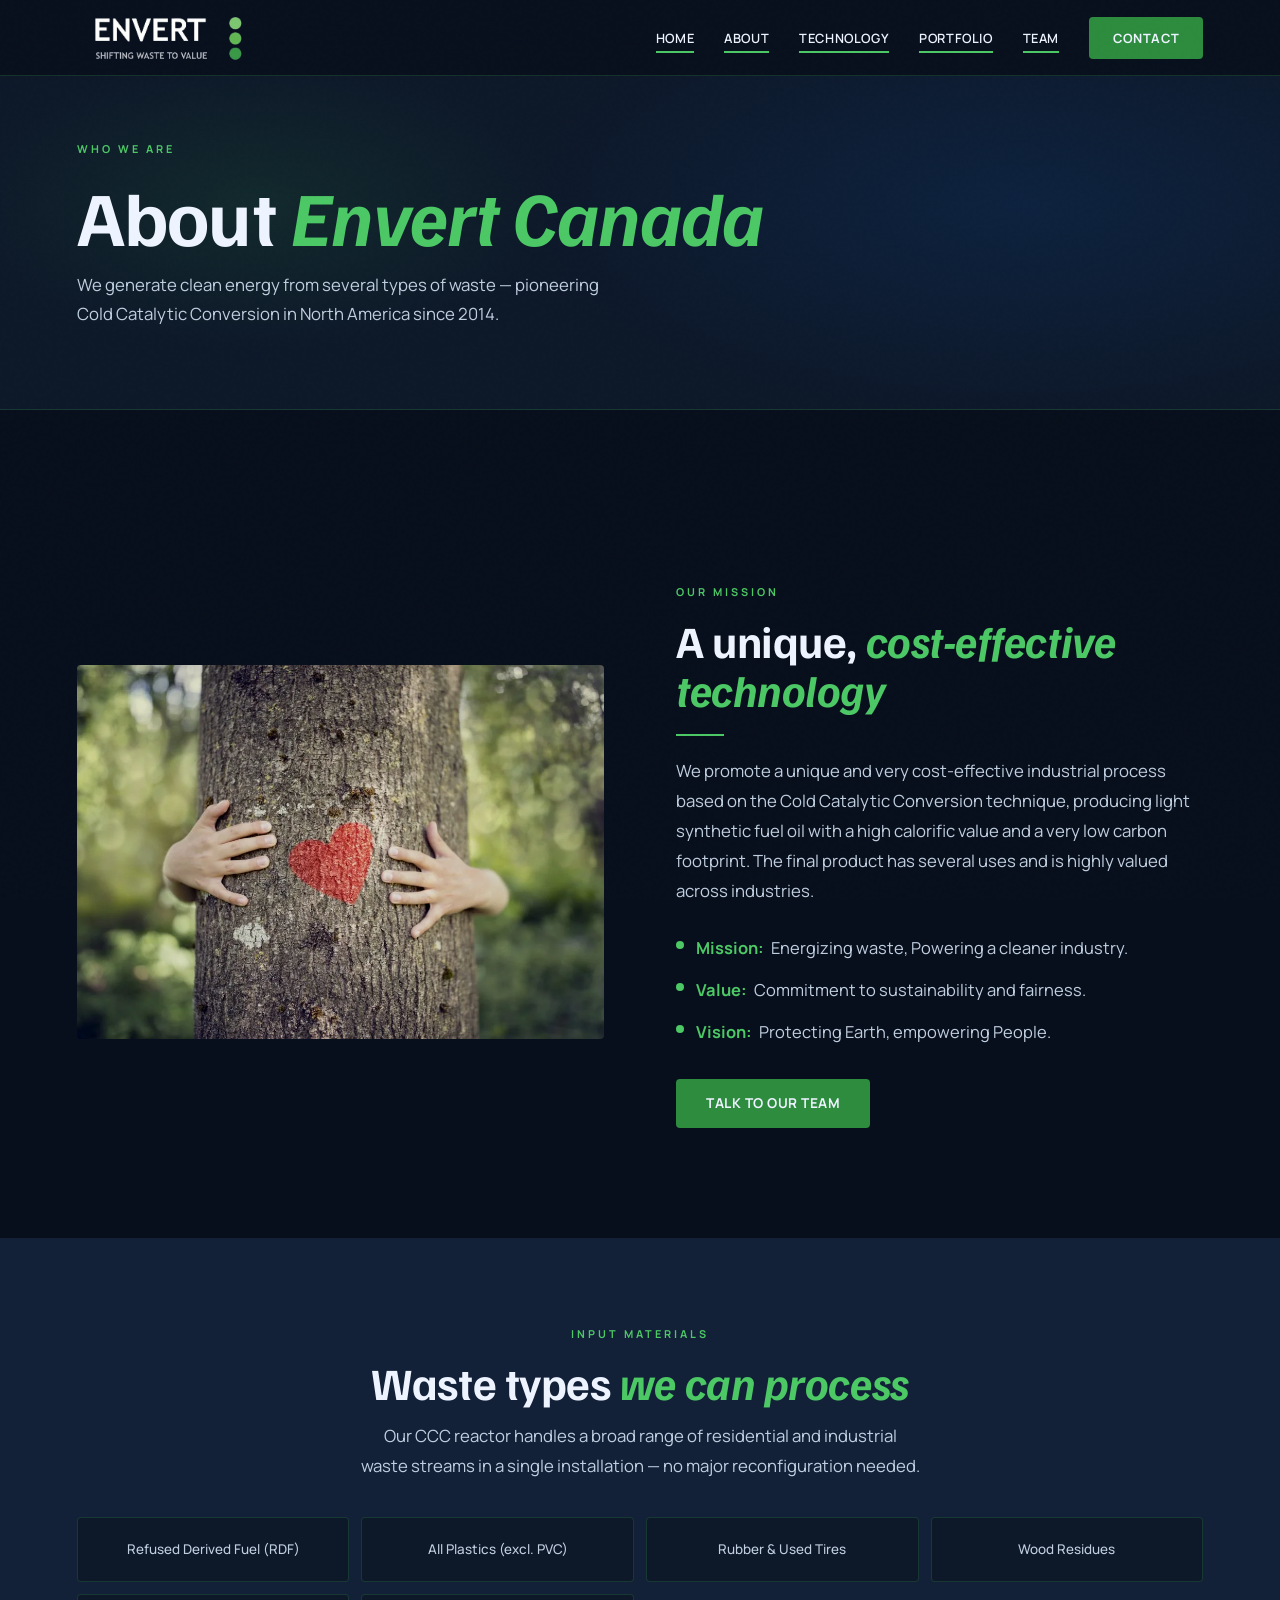
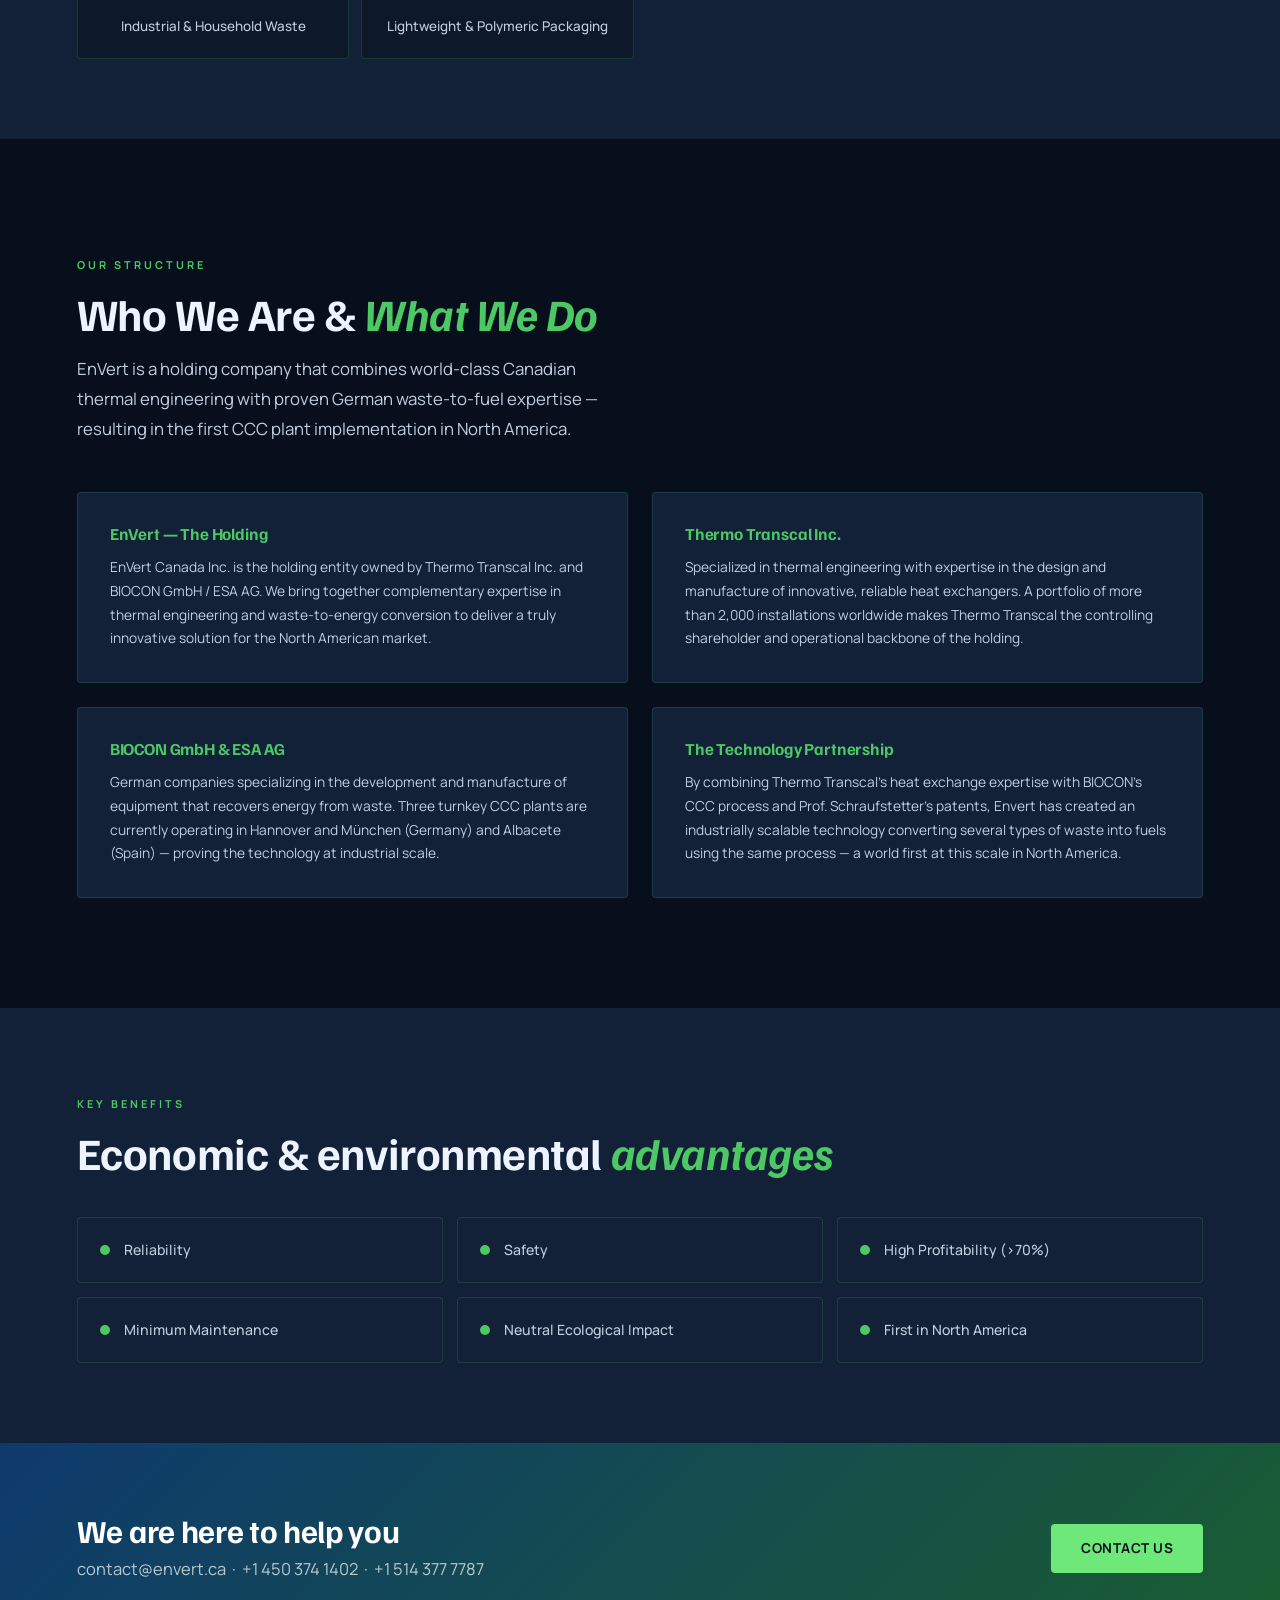
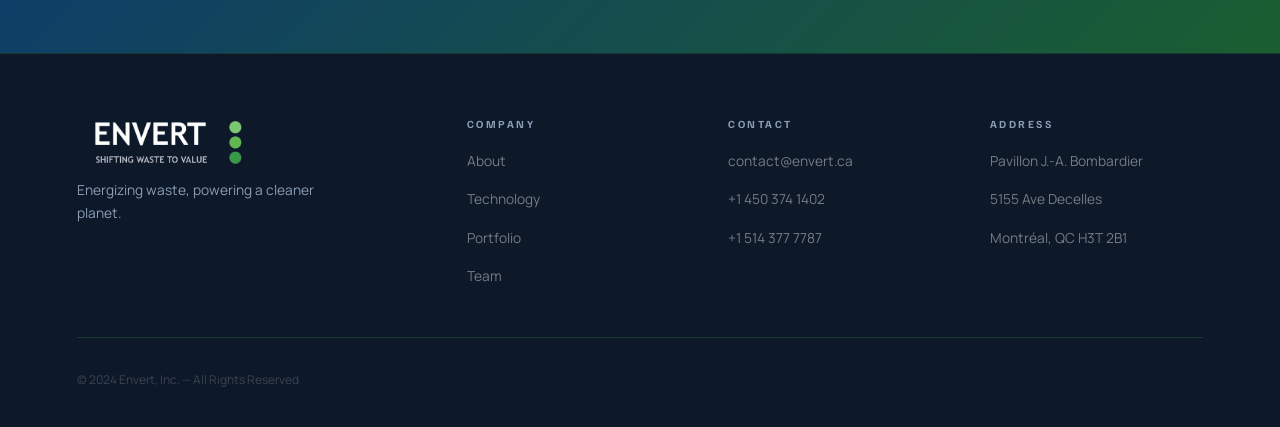
==== commit 8818fd7c: "v6" ====
--- a/about/index.html
+++ b/about/index.html
@@ -42,8 +42,7 @@
 <body>
 <nav id="nav">
   <a href="../index.html" class="nav-logo">
-    <div class="nav-logo-mark"><svg viewBox="0 0 24 24"><path d="M12 2C7 9 3 11 3 17a9 9 0 0018 0c0-6-4-8-9-15z"/></svg></div>
-    <div class="nav-logo-text"><span class="brand-main">Envert Canada</span><span class="brand-sub">Energizing Waste</span></div>
+    <img src="../assets/uploads/webp/logo.webp" alt="Envert Logo" style="height:48px;width:auto;display:block;">
   </a>
   <div class="nav-links" id="navLinks">
     <a href="../index.html">Home</a>
@@ -138,14 +137,14 @@
 </section>
 
 <div style="background:var(--green);padding:70px 6%;display:flex;align-items:center;justify-content:space-between;gap:24px;flex-wrap:wrap;position:relative;overflow:hidden">
-  <div style="position:absolute;inset:0;background:linear-gradient(135deg,#185e2c,#1e7a3a)"></div>
+  <div style="position:absolute;inset:0;background:linear-gradient(135deg,#0e3a6e,#1a5e30)"></div>
   <div style="position:relative;z-index:1"><h2 style="color:#fff;font-size:clamp(1.4rem,2.5vw,2rem)">We are here to help you</h2><p style="color:rgba(242,247,243,.75);margin-top:6px">contact@envert.ca &nbsp;·&nbsp; +1 450 374 1402 &nbsp;·&nbsp; +1 514 377 7787</p></div>
   <a href="../contact/index.html" class="btn btn-acid" style="position:relative;z-index:1">Contact Us</a>
 </div>
 
 <footer>
   <div class="footer-grid">
-    <div class="footer-brand"><div class="nav-logo" style="pointer-events:none"><div class="nav-logo-mark"><svg viewBox="0 0 24 24" fill="white"><path d="M12 2C7 9 3 11 3 17a9 9 0 0018 0c0-6-4-8-9-15z"/></svg></div><div class="nav-logo-text"><span class="brand-main">Envert Canada</span><span class="brand-sub">Energizing Waste</span></div></div><p>Energizing waste, powering a cleaner planet.</p></div>
+    <div class="footer-brand"><div class="nav-logo" style="pointer-events:none"><img src="../assets/uploads/webp/logo.webp" alt="Envert Logo" style="height:48px;width:auto;display:block;"></div><p>Energizing waste, powering a cleaner planet.</p></div>
     <div class="footer-col"><h4>Company</h4><ul><li><a href="index.html">About</a></li><li><a href="../technology/index.html">Technology</a></li><li><a href="../portfolio/index.html">Portfolio</a></li><li><a href="../team/index.html">Team</a></li></ul></div>
     <div class="footer-col"><h4>Contact</h4><ul><li><a href="mailto:contact@envert.ca">contact@envert.ca</a></li><li><a href="tel:+14503741402">+1 450 374 1402</a></li><li><a href="tel:+15143777787">+1 514 377 7787</a></li></ul></div>
     <div class="footer-col"><h4>Address</h4><ul><li><a href="#">Pavillon J.-A. Bombardier</a></li><li><a href="#">5155 Ave Decelles</a></li><li><a href="#">Montréal, QC H3T 2B1</a></li></ul></div>
--- a/assets/style.css
+++ b/assets/style.css
@@ -1,10 +1,10 @@
 @import url('https://fonts.googleapis.com/css2?family=Manrope:wght@400;500;600;700;800&family=Familjen+Grotesk:ital,wght@0,500;0,600;0,700;0,800;1,600&display=swap');
 
 :root{
-  --black:#0a0e0b;--dark:#0f1a12;--dark2:#162019;
-  --green:#1e7a3a;--green2:#27a34e;--green3:#3dce69;--acid:#8fff5a;
-  --white:#f2f7f3;--gray:#8a9e8f;--gray2:#c6d6c9;
-  --border:rgba(62,206,105,.15);
+  --black:#080f1c;--dark:#0d1829;--dark2:#122038;
+  --green:#2d8c3e;--green2:#3aaa52;--green3:#4cc865;--acid:#6fe87a;
+  --white:#eef4ff;--gray:#8a9eb5;--gray2:#c0cfe0;
+  --border:rgba(76,200,101,.18);
   --serif:'Familjen Grotesk',sans-serif;
   --sans:'Manrope',sans-serif;
   --r:4px;
@@ -37,12 +37,12 @@
   position:fixed;top:0;left:0;right:0;z-index:500;
   height:76px;padding:0 6%;
   display:flex;align-items:center;justify-content:space-between;
-  background:rgba(10,14,11,.88);
+  background:rgba(8,15,28,.88);
   backdrop-filter:blur(18px);-webkit-backdrop-filter:blur(18px);
   border-bottom:1px solid var(--border);
   transition:box-shadow .3s,background .3s;
 }
-#nav.scrolled{box-shadow:0 4px 40px rgba(0,0,0,.55);background:rgba(10,14,11,.96)}
+#nav.scrolled{box-shadow:0 4px 40px rgba(0,0,0,.55);background:rgba(8,15,28,.96)}
 
 /* LOGO — bigger & two-line */
 .nav-logo{
@@ -54,7 +54,7 @@
   width:46px;height:46px;border-radius:50%;flex-shrink:0;
   background:linear-gradient(135deg,var(--green3),var(--acid));
   display:flex;align-items:center;justify-content:center;
-  box-shadow:0 0 22px rgba(143,255,90,.28);
+  box-shadow:0 0 22px rgba(76,200,101,.28);
 }
 .nav-logo-mark svg{width:24px;height:24px;fill:var(--black)}
 .nav-logo-text{display:flex;flex-direction:column;line-height:1.15}
@@ -81,7 +81,7 @@
   font-weight:700!important;transition:background .2s,box-shadow .2s!important;
 }
 .nav-cta::after{display:none!important}
-.nav-cta:hover{background:var(--green2)!important;box-shadow:0 0 20px rgba(30,122,58,.4)!important}
+.nav-cta:hover{background:var(--green2)!important;box-shadow:0 0 20px rgba(45,140,62,.4)!important}
 .nav-hamburger{display:none;flex-direction:column;gap:5px;cursor:pointer;padding:6px;z-index:600}
 .nav-hamburger span{display:block;width:24px;height:2px;background:var(--white);border-radius:1px;transition:.3s}
 .nav-hamburger.open span:nth-child(1){transform:translateY(7px) rotate(45deg)}
@@ -95,11 +95,11 @@
   letter-spacing:.5px;text-transform:uppercase;cursor:pointer;transition:.25s;border:none;
 }
 .btn-acid{background:var(--acid);color:var(--black)}
-.btn-acid:hover{background:#a8ff80;transform:translateY(-2px);box-shadow:0 8px 30px rgba(143,255,90,.3)}
+.btn-acid:hover{background:#6fe87a;transform:translateY(-2px);box-shadow:0 8px 30px rgba(76,200,101,.3)}
 .btn-outline{background:transparent;color:var(--white);border:1px solid rgba(255,255,255,.25)}
 .btn-outline:hover{border-color:var(--green3);color:var(--green3);transform:translateY(-2px)}
 .btn-green{background:var(--green);color:var(--white)}
-.btn-green:hover{background:var(--green2);transform:translateY(-2px);box-shadow:0 8px 24px rgba(30,122,58,.4)}
+.btn-green:hover{background:var(--green2);transform:translateY(-2px);box-shadow:0 8px 24px rgba(45,140,62,.4)}
 
 /* SECTIONS */
 .section{padding:110px 6%}
@@ -116,7 +116,7 @@
   position:relative;overflow:hidden;
   display:flex;flex-direction:column;justify-content:flex-end;
 }
-.page-hero::before{content:'';position:absolute;inset:0;background:radial-gradient(ellipse 60% 80% at 80% 50%,rgba(30,122,58,.2) 0%,transparent 65%)}
+.page-hero::before{content:'';position:absolute;inset:0;background:radial-gradient(ellipse 60% 80% at 80% 50%,rgba(13,80,160,.18) 0%,transparent 65%),radial-gradient(ellipse 40% 60% at 20% 50%,rgba(45,140,62,.15) 0%,transparent 60%)}
 .page-hero-tag,.page-hero h1,.page-hero p{position:relative;z-index:1}
 .page-hero h1{color:var(--white)}
 .page-hero p{color:var(--gray2);margin-top:14px;font-size:1.05rem;max-width:560px;font-weight:400}
@@ -168,7 +168,7 @@
   #nav{height:68px;padding:0 5%}
   .nav-links{
     display:none;position:fixed;inset:0;top:68px;
-    background:rgba(10,14,11,.97);flex-direction:column;
+    background:rgba(8,15,28,.97);flex-direction:column;
     align-items:center;justify-content:center;gap:36px;z-index:499;
     backdrop-filter:blur(20px);
   }
